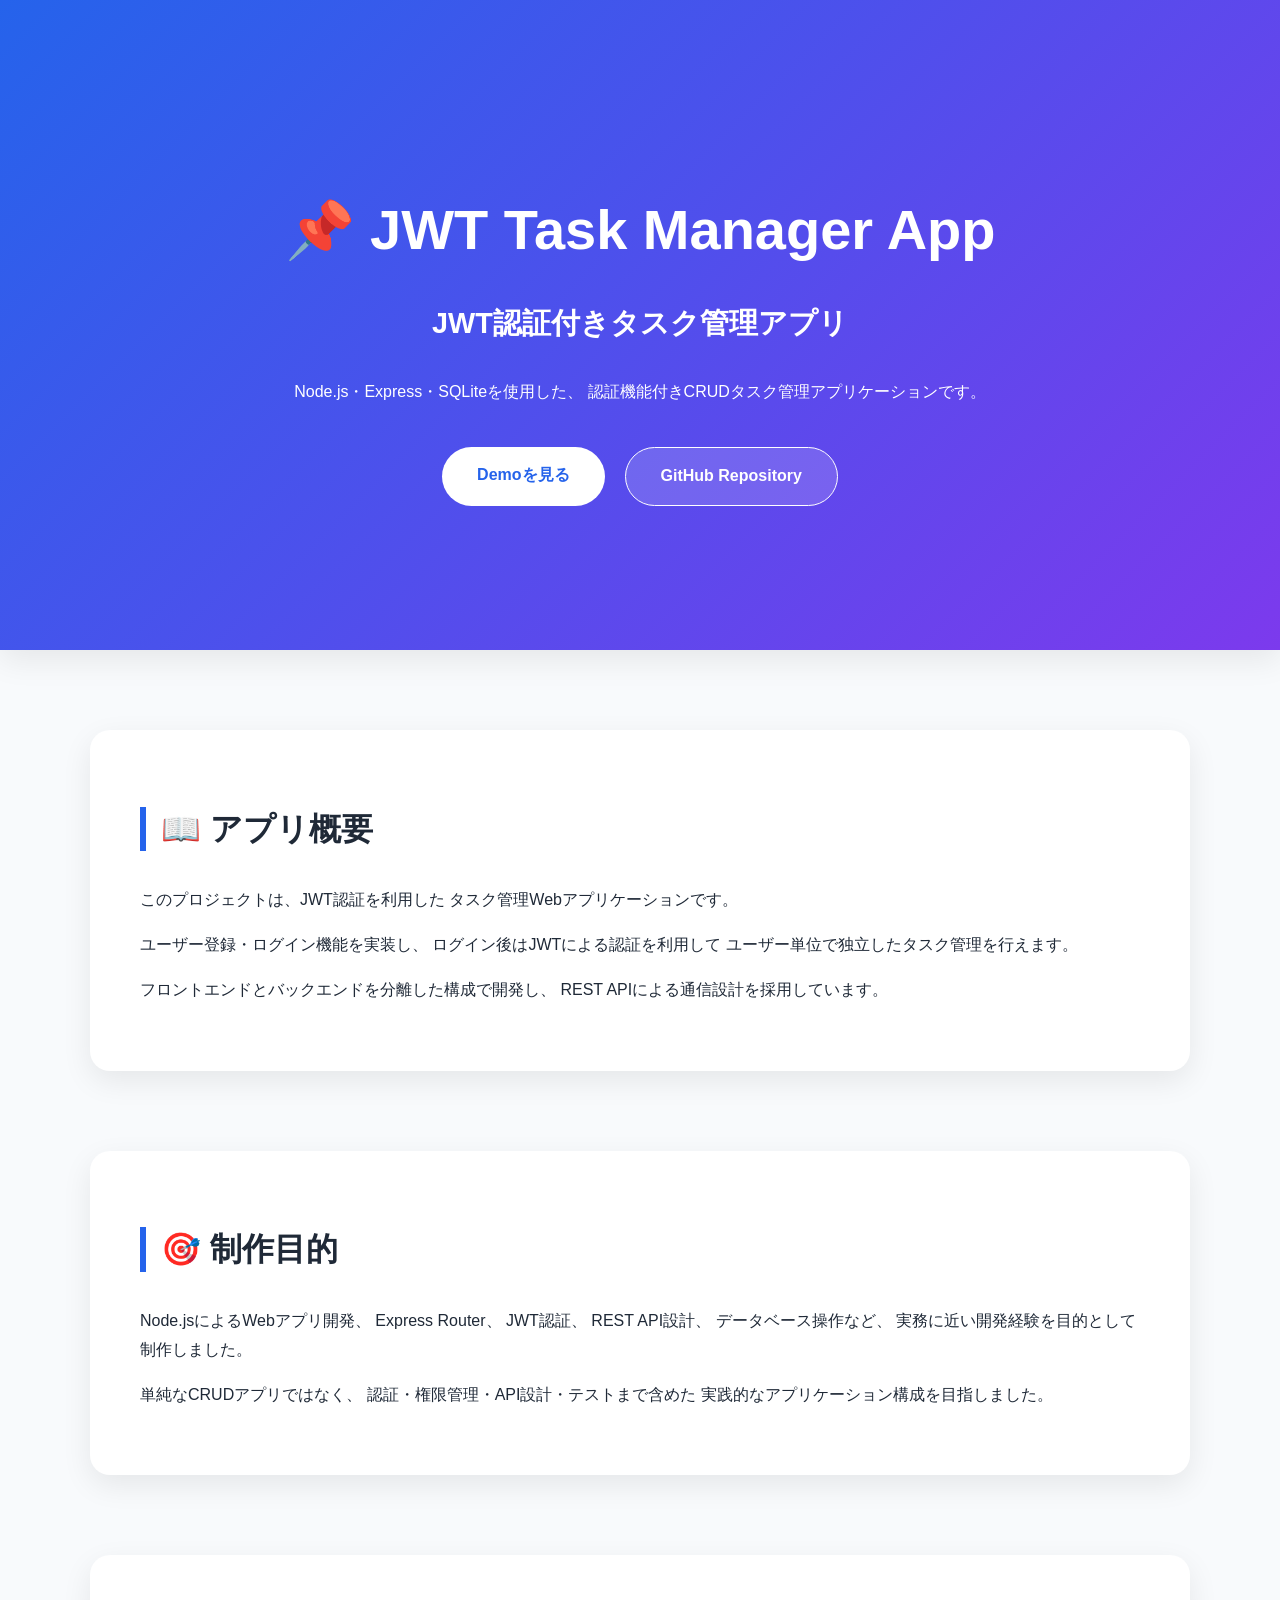
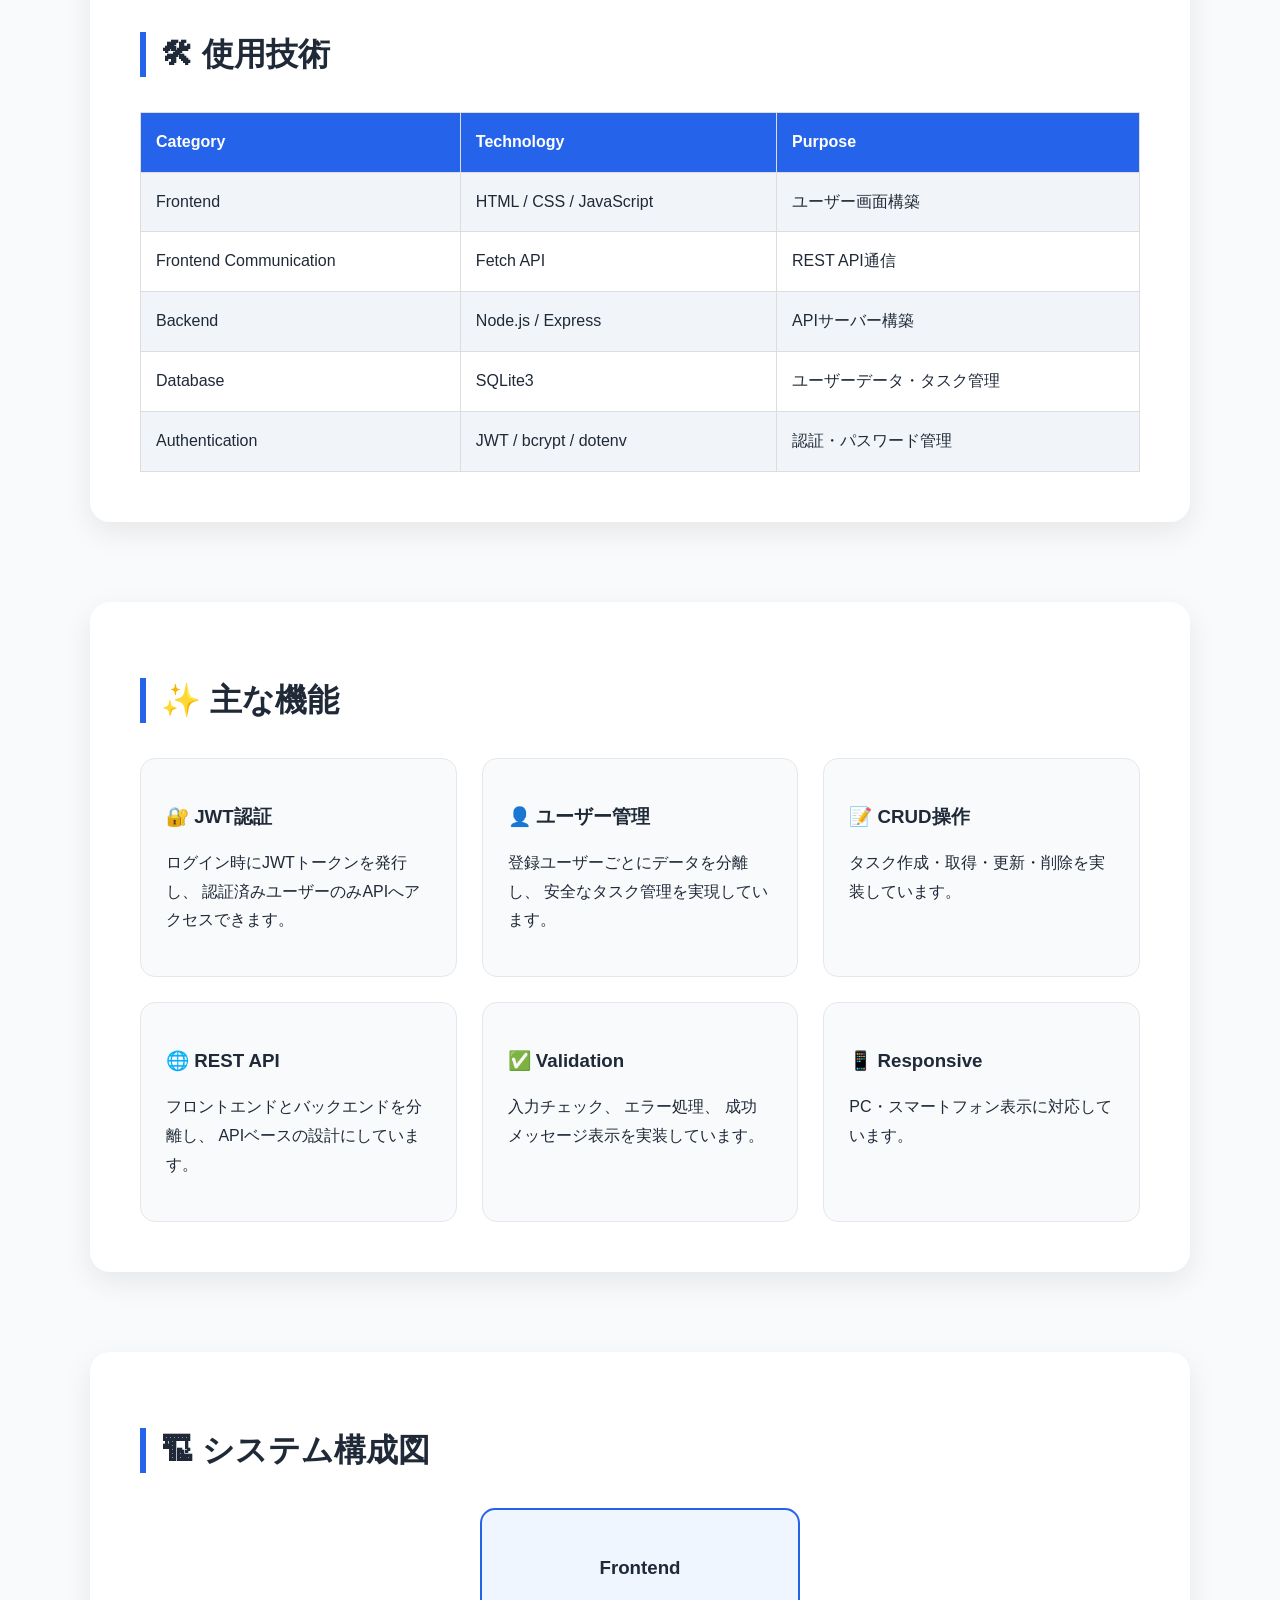
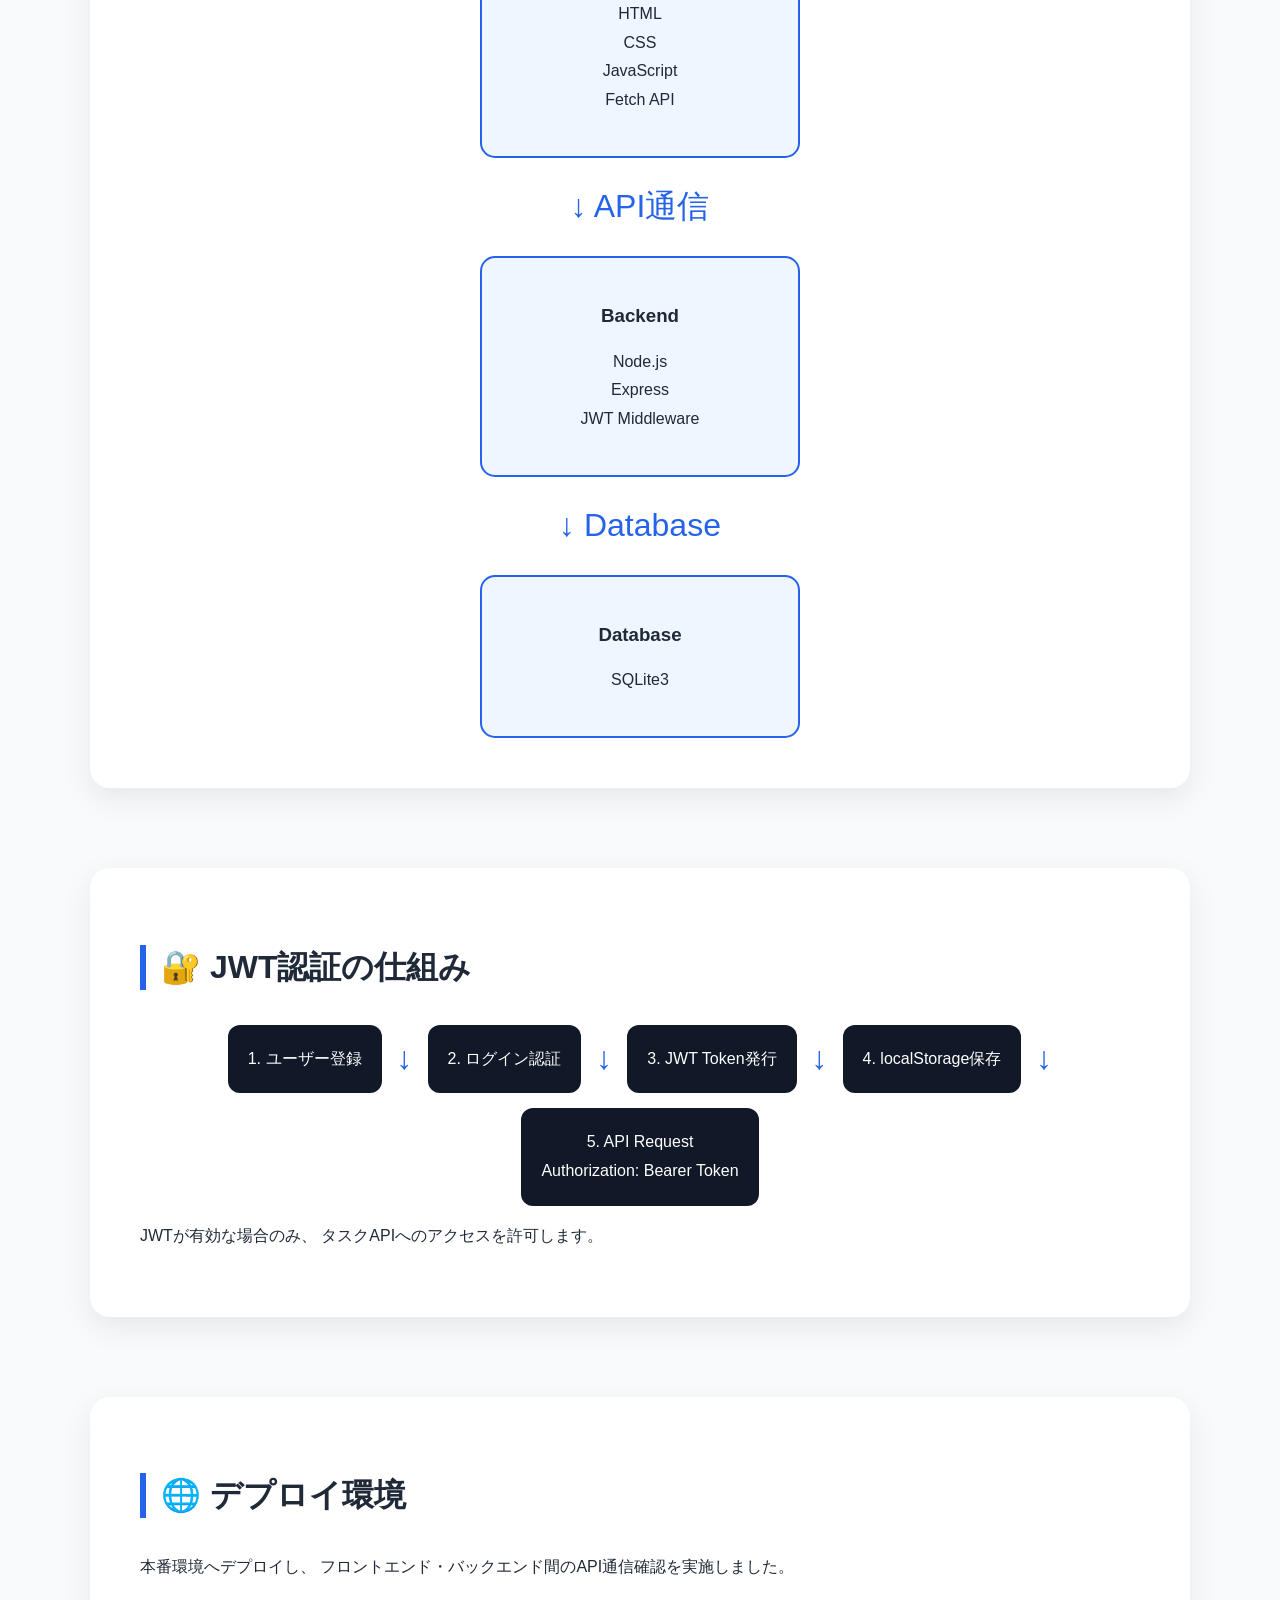
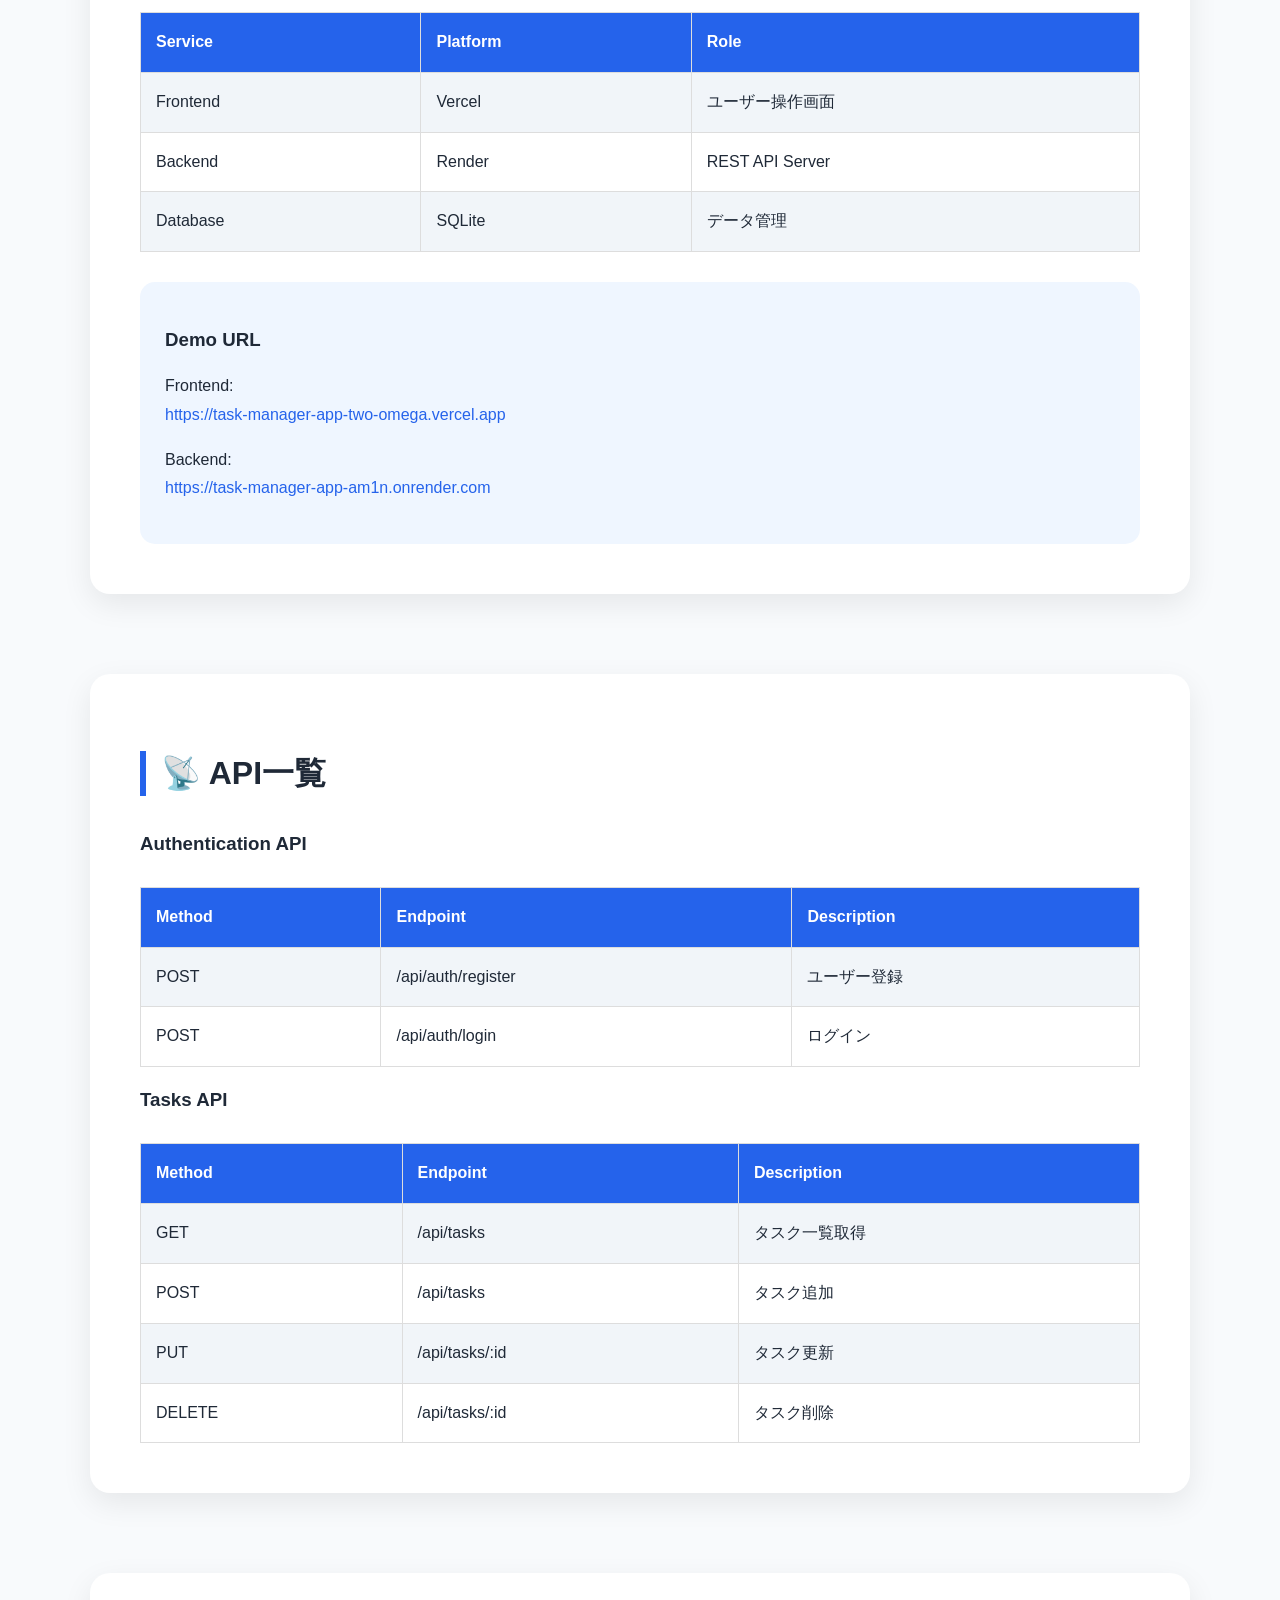
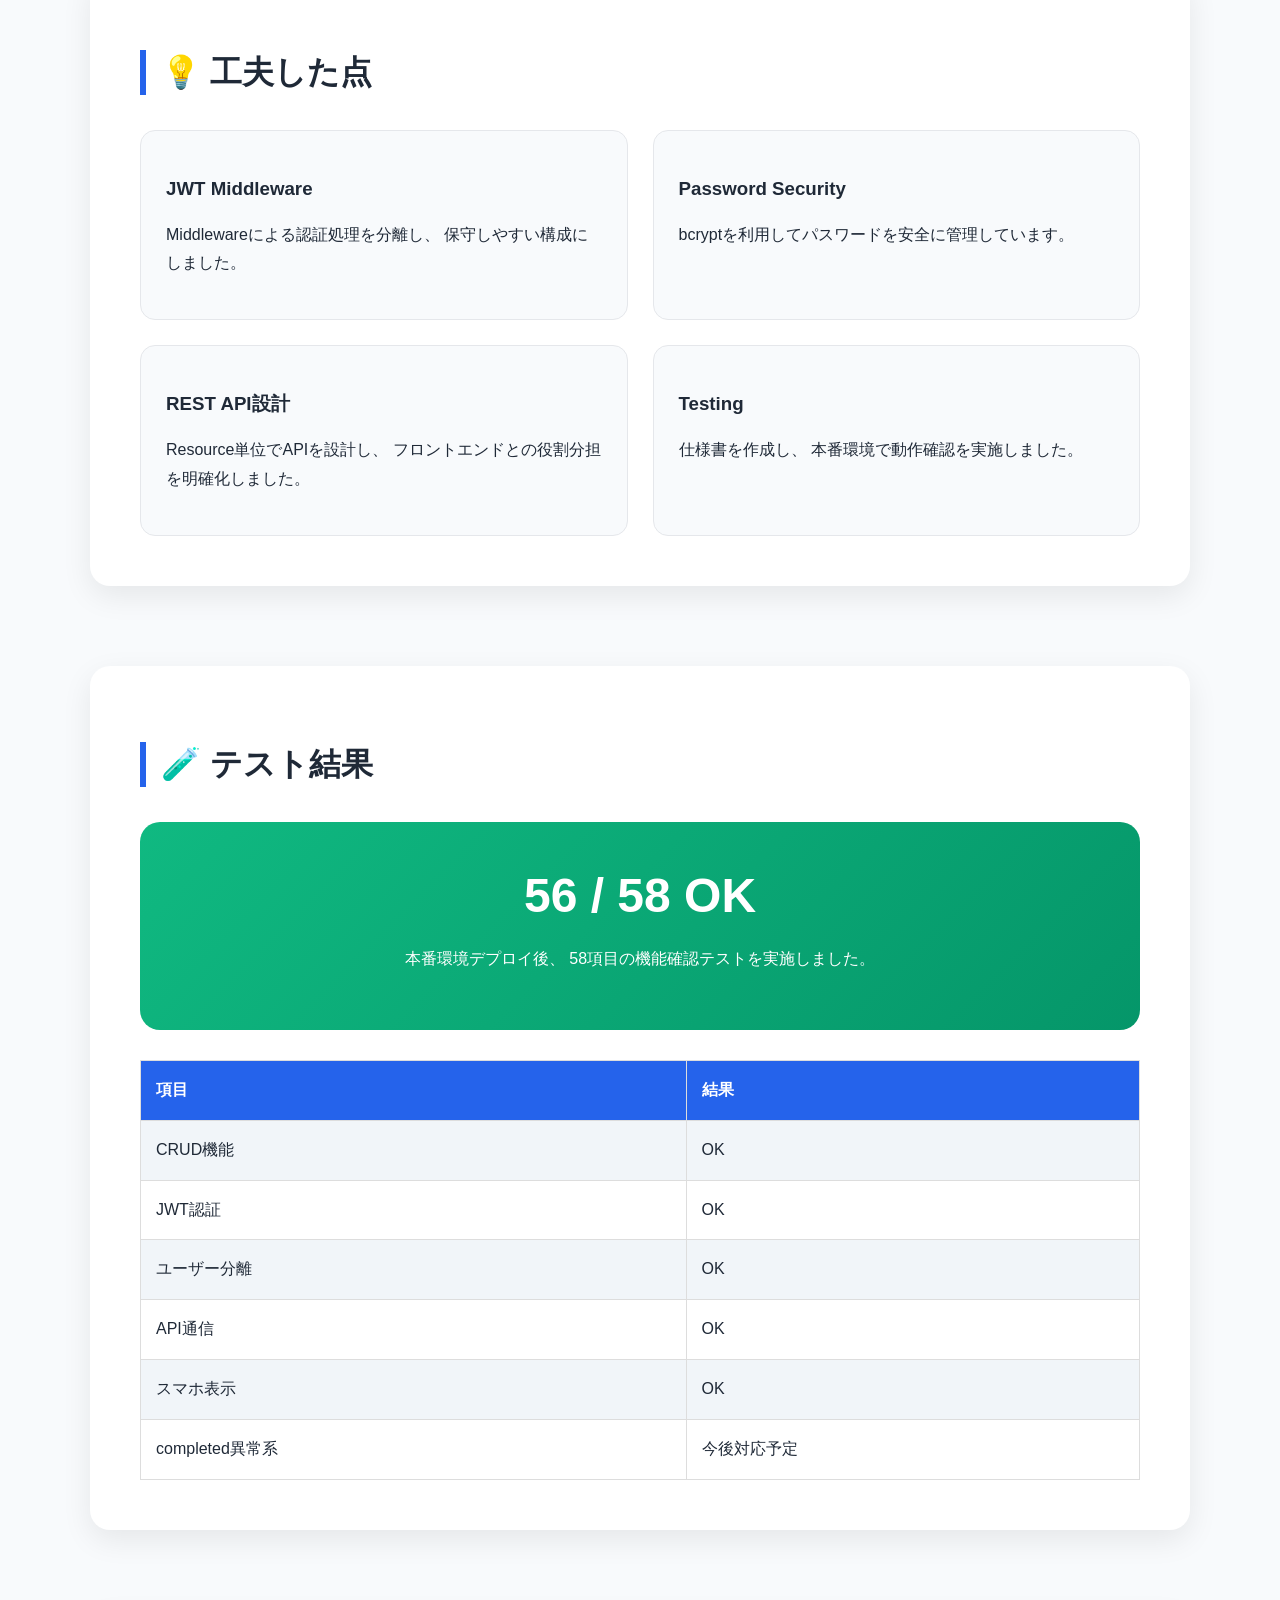
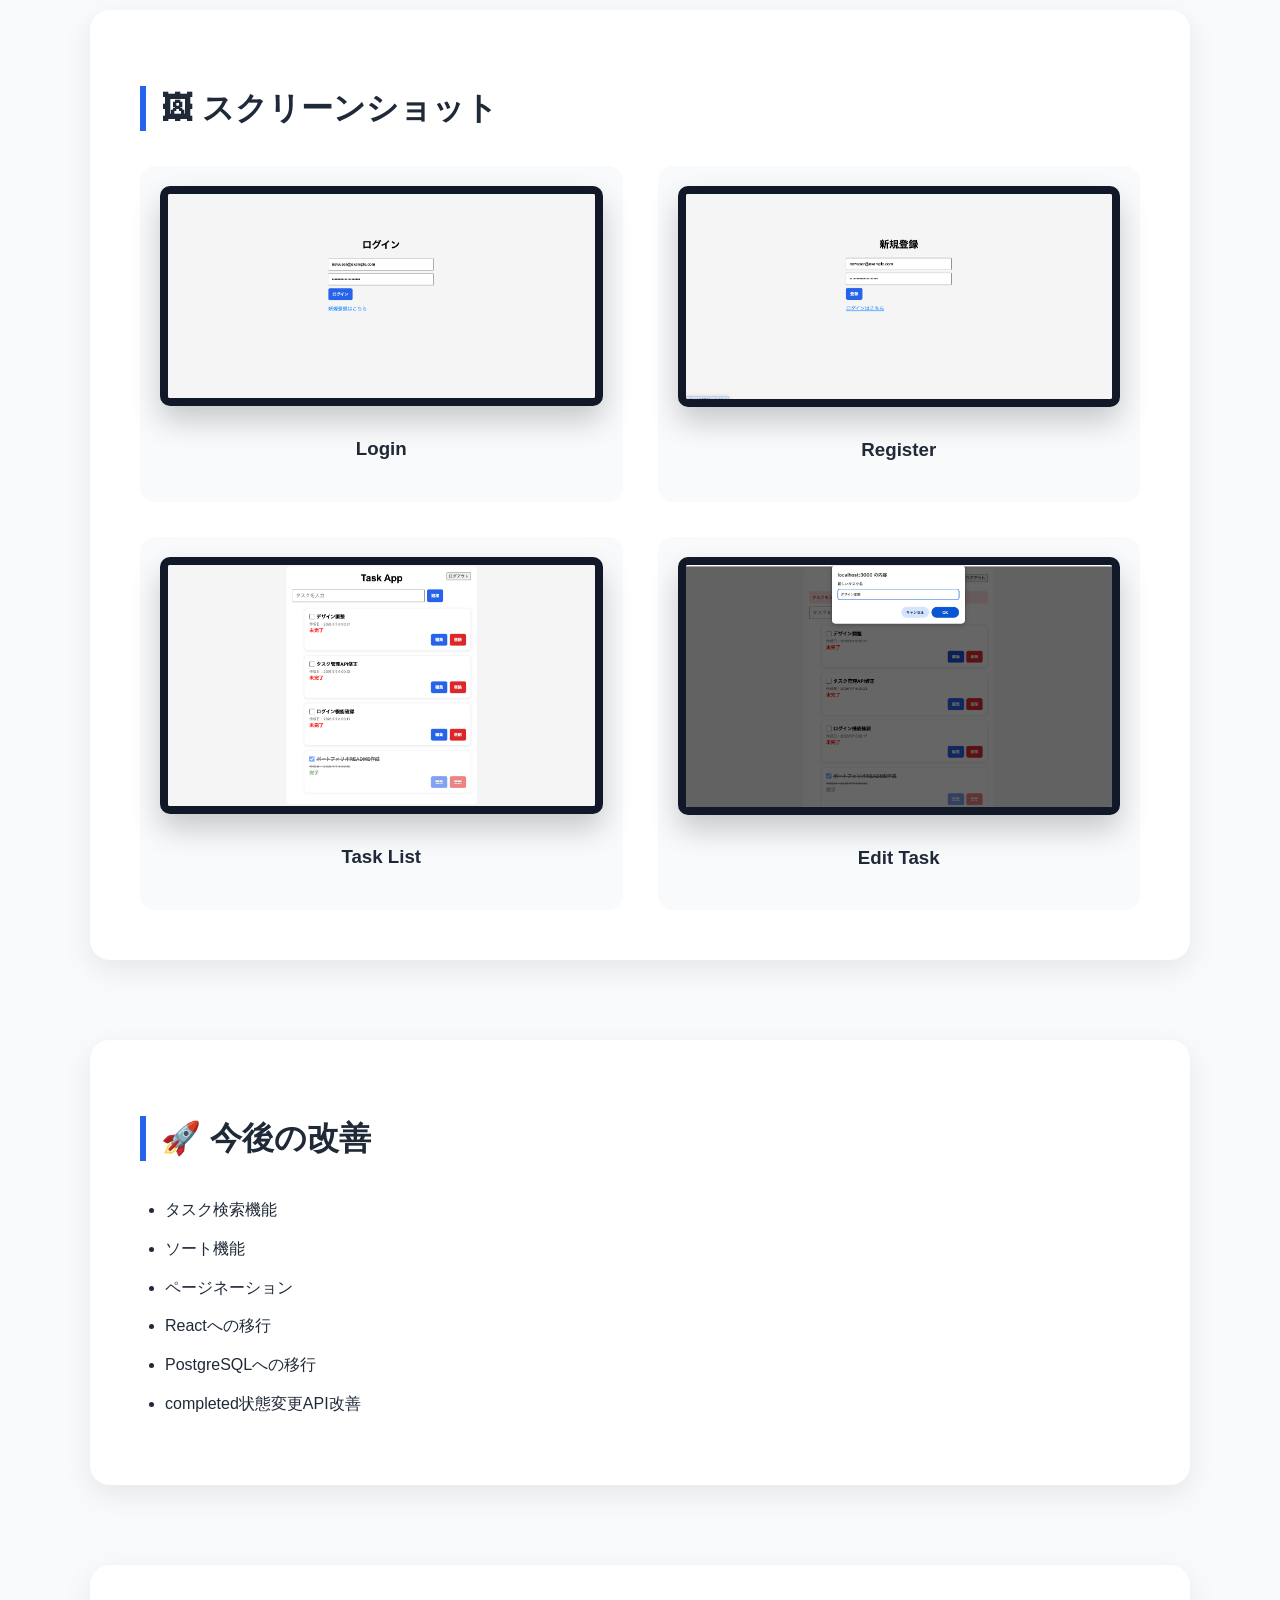
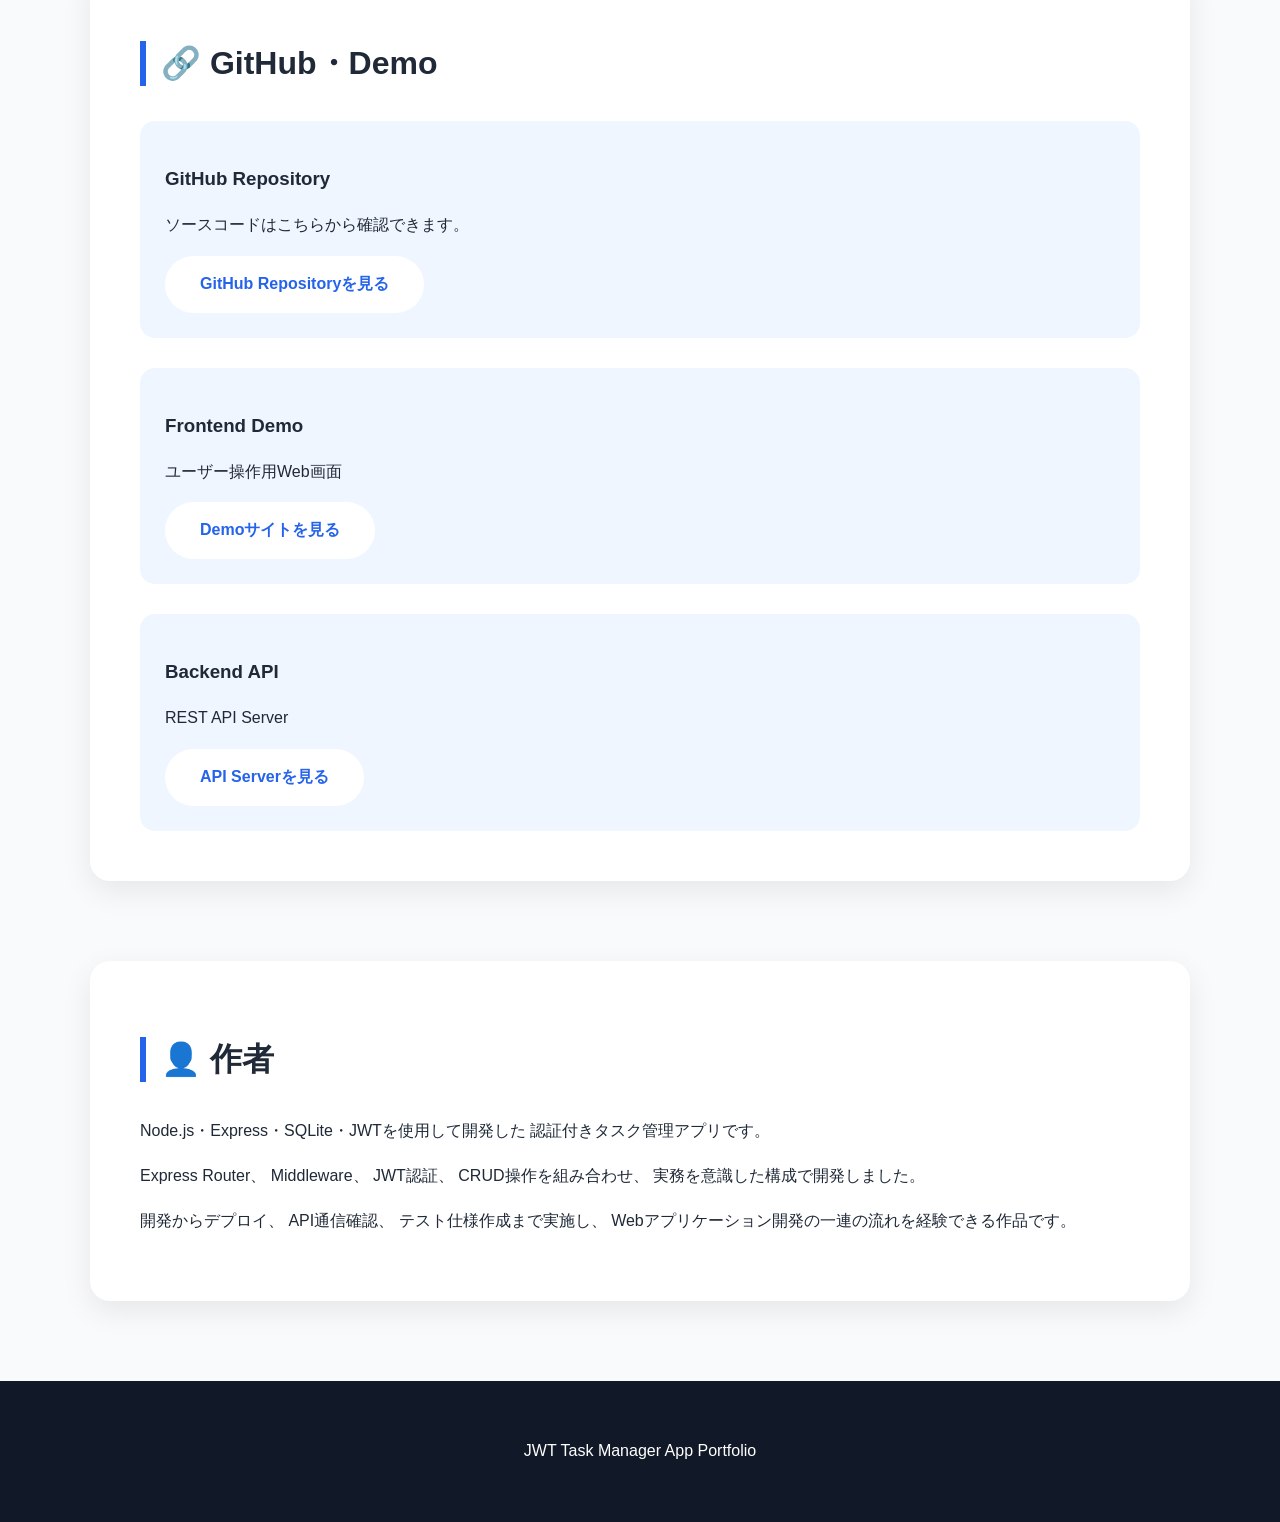
==== works/task-manager-app/index.html @ 4ba3f9ae "chore: initial commit" ====
<!DOCTYPE html>
<html lang="ja">
<head>
<meta charset="UTF-8">
<meta name="viewport" content="width=device-width, initial-scale=1.0">

<title>JWT Task Manager App | Portfolio</title>

<link rel="stylesheet" href="style.css">

</head>

<body>


<!-- =========================
 Hero Section
========================= -->

<section class="hero">

<div class="hero-content">

<h1>
📌 JWT Task Manager App
</h1>

<p class="hero-subtitle">
JWT認証付きタスク管理アプリ
</p>

<p>
Node.js・Express・SQLiteを使用した、
認証機能付きCRUDタスク管理アプリケーションです。
</p>


<div class="hero-buttons">

<a href="https://task-manager-app-two-omega.vercel.app"
class="btn"
target="_blank">
Demoを見る
</a>


<a href="https://github.com/ktworksdev/task-manager-app"
class="btn secondary"
target="_blank">

GitHub Repository

</a>


</div>

</div>

</section>



<!-- =========================
 Overview
========================= -->

<section>

<h2>
📖 アプリ概要
</h2>


<p>
このプロジェクトは、JWT認証を利用した
タスク管理Webアプリケーションです。
</p>


<p>
ユーザー登録・ログイン機能を実装し、
ログイン後はJWTによる認証を利用して
ユーザー単位で独立したタスク管理を行えます。
</p>


<p>
フロントエンドとバックエンドを分離した構成で開発し、
REST APIによる通信設計を採用しています。
</p>


</section>





<!-- =========================
 Purpose
========================= -->

<section>


<h2>
🎯 制作目的
</h2>


<p>
Node.jsによるWebアプリ開発、
Express Router、
JWT認証、
REST API設計、
データベース操作など、
実務に近い開発経験を目的として制作しました。
</p>


<p>
単純なCRUDアプリではなく、
認証・権限管理・API設計・テストまで含めた
実践的なアプリケーション構成を目指しました。
</p>


</section>





<!-- =========================
 Tech Stack
========================= -->

<section>


<h2>
🛠 使用技術
</h2>



<table class="tech-table">

<tr>
<th>
Category
</th>

<th>
Technology
</th>

<th>
Purpose
</th>

</tr>



<tr>
<td>
Frontend
</td>

<td>
HTML / CSS / JavaScript
</td>

<td>
ユーザー画面構築
</td>

</tr>



<tr>
<td>
Frontend Communication
</td>

<td>
Fetch API
</td>

<td>
REST API通信
</td>

</tr>



<tr>
<td>
Backend
</td>

<td>
Node.js / Express
</td>

<td>
APIサーバー構築
</td>

</tr>



<tr>
<td>
Database
</td>

<td>
SQLite3
</td>

<td>
ユーザーデータ・タスク管理
</td>

</tr>



<tr>
<td>
Authentication
</td>

<td>
JWT / bcrypt / dotenv
</td>

<td>
認証・パスワード管理
</td>

</tr>


</table>


</section>






<!-- =========================
 Features
========================= -->

<section>


<h2>
✨ 主な機能
</h2>



<div class="feature-grid">



<div class="card">

<h3>
🔐 JWT認証
</h3>

<p>
ログイン時にJWTトークンを発行し、
認証済みユーザーのみAPIへアクセスできます。
</p>

</div>




<div class="card">

<h3>
👤 ユーザー管理
</h3>

<p>
登録ユーザーごとにデータを分離し、
安全なタスク管理を実現しています。
</p>

</div>




<div class="card">

<h3>
📝 CRUD操作
</h3>

<p>
タスク作成・取得・更新・削除を実装しています。
</p>

</div>




<div class="card">

<h3>
🌐 REST API
</h3>

<p>
フロントエンドとバックエンドを分離し、
APIベースの設計にしています。
</p>

</div>




<div class="card">

<h3>
✅ Validation
</h3>

<p>
入力チェック、
エラー処理、
成功メッセージ表示を実装しています。
</p>

</div>




<div class="card">

<h3>
📱 Responsive
</h3>

<p>
PC・スマートフォン表示に対応しています。
</p>

</div>


</div>


</section>







<!-- =========================
 System Architecture
========================= -->


<section>


<h2>
🏗 システム構成図
</h2>



<div class="architecture">


<div class="box">

<h3>
Frontend
</h3>

<p>
HTML<br>
CSS<br>
JavaScript<br>
Fetch API
</p>

</div>



<div class="arrow">
↓ API通信
</div>



<div class="box">

<h3>
Backend
</h3>

<p>
Node.js<br>
Express<br>
JWT Middleware
</p>

</div>



<div class="arrow">
↓ Database
</div>



<div class="box">

<h3>
Database
</h3>

<p>
SQLite3
</p>

</div>



</div>



</section>







<!-- =========================
 JWT Flow
========================= -->


<section>


<h2>
🔐 JWT認証の仕組み
</h2>



<div class="jwt-flow">


<div class="flow-box">

1. ユーザー登録

</div>


<div class="flow-arrow">
↓
</div>


<div class="flow-box">

2. ログイン認証

</div>


<div class="flow-arrow">
↓
</div>


<div class="flow-box">

3. JWT Token発行

</div>


<div class="flow-arrow">
↓
</div>


<div class="flow-box">

4. localStorage保存

</div>


<div class="flow-arrow">
↓
</div>


<div class="flow-box">

5. API Request

<br>

Authorization:
Bearer Token

</div>



</div>



<p>

JWTが有効な場合のみ、
タスクAPIへのアクセスを許可します。

</p>


</section>

<!-- =========================
 Deployment
========================= -->

<section>

<h2>
🌐 デプロイ環境
</h2>


<p>
本番環境へデプロイし、
フロントエンド・バックエンド間のAPI通信確認を実施しました。
</p>


<table class="tech-table">

<tr>
<th>
Service
</th>

<th>
Platform
</th>

<th>
Role
</th>
</tr>


<tr>
<td>
Frontend
</td>

<td>
Vercel
</td>

<td>
ユーザー操作画面
</td>
</tr>


<tr>
<td>
Backend
</td>

<td>
Render
</td>

<td>
REST API Server
</td>
</tr>


<tr>
<td>
Database
</td>

<td>
SQLite
</td>

<td>
データ管理
</td>
</tr>


</table>


<div class="link-box">

<h3>
Demo URL
</h3>


<p>
Frontend:
<br>

<a href="https://task-manager-app-two-omega.vercel.app"
target="_blank">
https://task-manager-app-two-omega.vercel.app
</a>

</p>


<p>
Backend:
<br>

<a href="https://task-manager-app-am1n.onrender.com"
target="_blank">
https://task-manager-app-am1n.onrender.com
</a>

</p>


</div>


</section>





<!-- =========================
 API
========================= -->


<section>


<h2>
📡 API一覧
</h2>


<h3>
Authentication API
</h3>


<table class="tech-table">

<tr>
<th>
Method
</th>

<th>
Endpoint
</th>

<th>
Description
</th>

</tr>


<tr>
<td>
POST
</td>

<td>
/api/auth/register
</td>

<td>
ユーザー登録
</td>

</tr>


<tr>
<td>
POST
</td>

<td>
/api/auth/login
</td>

<td>
ログイン
</td>

</tr>


</table>




<h3>
Tasks API
</h3>



<table class="tech-table">


<tr>
<th>
Method
</th>

<th>
Endpoint
</th>

<th>
Description
</th>

</tr>



<tr>
<td>
GET
</td>

<td>
/api/tasks
</td>

<td>
タスク一覧取得
</td>

</tr>


<tr>
<td>
POST
</td>

<td>
/api/tasks
</td>

<td>
タスク追加
</td>

</tr>


<tr>
<td>
PUT
</td>

<td>
/api/tasks/:id
</td>

<td>
タスク更新
</td>

</tr>


<tr>
<td>
DELETE
</td>

<td>
/api/tasks/:id
</td>

<td>
タスク削除
</td>

</tr>


</table>



</section>







<!-- =========================
 Improvements
========================= -->


<section>


<h2>
💡 工夫した点
</h2>



<div class="card-list">


<div class="card">

<h3>
JWT Middleware
</h3>

<p>
Middlewareによる認証処理を分離し、
保守しやすい構成にしました。
</p>

</div>



<div class="card">

<h3>
Password Security
</h3>

<p>
bcryptを利用してパスワードを安全に管理しています。
</p>

</div>



<div class="card">

<h3>
REST API設計
</h3>

<p>
Resource単位でAPIを設計し、
フロントエンドとの役割分担を明確化しました。
</p>

</div>



<div class="card">

<h3>
Testing
</h3>

<p>
仕様書を作成し、
本番環境で動作確認を実施しました。
</p>

</div>



</div>


</section>







<!-- =========================
 Test
========================= -->


<section>


<h2>
🧪 テスト結果
</h2>



<div class="test-result">


<h3>
56 / 58 OK
</h3>


<p>
本番環境デプロイ後、
58項目の機能確認テストを実施しました。
</p>


</div>



<table class="tech-table">

<tr>
<th>
項目
</th>

<th>
結果
</th>

</tr>


<tr>
<td>
CRUD機能
</td>

<td>
OK
</td>

</tr>


<tr>
<td>
JWT認証
</td>

<td>
OK
</td>

</tr>


<tr>
<td>
ユーザー分離
</td>

<td>
OK
</td>

</tr>


<tr>
<td>
API通信
</td>

<td>
OK
</td>

</tr>


<tr>
<td>
スマホ表示
</td>

<td>
OK
</td>

</tr>


<tr>
<td>
completed異常系
</td>

<td>
今後対応予定
</td>

</tr>


</table>


</section>







<!-- =========================
 Screenshots
========================= -->


<section>


<h2>
🖼 スクリーンショット
</h2>



<div class="screenshot-grid">


<div>

<img src="images/login.png"
alt="Login">

<h3>
Login
</h3>

</div>



<div>

<img src="images/register.png"
alt="Register">

<h3>
Register
</h3>

</div>




<div>

<img src="images/task-list.png"
alt="Task List">

<h3>
Task List
</h3>

</div>




<div>

<img src="images/task-edit.png"
alt="Edit">

<h3>
Edit Task
</h3>

</div>



</div>


</section>







<!-- =========================
 Future
========================= -->


<section>


<h2>
🚀 今後の改善
</h2>


<ul>

<li>
タスク検索機能
</li>

<li>
ソート機能
</li>

<li>
ページネーション
</li>

<li>
Reactへの移行
</li>

<li>
PostgreSQLへの移行
</li>

<li>
completed状態変更API改善
</li>

</ul>


</section>







<!-- =========================
 GitHub
========================= -->


<section id="github">


<h2>
🔗 GitHub・Demo
</h2>



<div class="link-box">


<h3>
GitHub Repository
</h3>


<p>
ソースコードはこちらから確認できます。
</p>


<a href="https://github.com/ktworksdev/task-manager-app"
class="btn"
target="_blank">

GitHub Repositoryを見る

</a>


</div>





<div class="link-box">


<h3>
Frontend Demo
</h3>


<p>
ユーザー操作用Web画面
</p>


<a href="https://task-manager-app-two-omega.vercel.app"
class="btn"
target="_blank">

Demoサイトを見る

</a>


</div>





<div class="link-box">


<h3>
Backend API
</h3>


<p>
REST API Server
</p>


<a href="https://task-manager-app-am1n.onrender.com"
class="btn"
target="_blank">

API Serverを見る

</a>


</div>



</section>







<!-- =========================
 Author
========================= -->


<section>


<h2>
👤 作者
</h2>


<p>

Node.js・Express・SQLite・JWTを使用して開発した
認証付きタスク管理アプリです。

</p>


<p>

Express Router、
Middleware、
JWT認証、
CRUD操作を組み合わせ、
実務を意識した構成で開発しました。

</p>


<p>

開発からデプロイ、
API通信確認、
テスト仕様作成まで実施し、
Webアプリケーション開発の一連の流れを経験できる作品です。

</p>


</section>






<footer>

<p>
JWT Task Manager App Portfolio
</p>

</footer>



</body>
</html>
---- works/task-manager-app/style.css ----
/* =========================
   Base
========================= */

* {
  box-sizing: border-box;
}


html {
  scroll-behavior: smooth;
}


body {
  margin: 0;
  font-family:
    "Noto Sans JP",
    "Helvetica Neue",
    Arial,
    sans-serif;

  line-height: 1.8;
  color: #1f2937;
  background: #f8fafc;
}



a {
  color: #2563eb;
  text-decoration: none;
}


a:hover {
  text-decoration: underline;
}



section {

  width: min(1100px, 90%);

  margin: 80px auto;

  padding: 50px;

  background: #ffffff;

  border-radius: 20px;

  box-shadow:
    0 10px 30px rgba(0,0,0,0.08);

}



h1,
h2,
h3 {

  line-height: 1.4;

}



h2 {

  font-size: 2rem;

  margin-bottom: 35px;

  border-left: 6px solid #2563eb;

  padding-left: 15px;

}



h3 {

  margin-top: 20px;

}



/* =========================
   Hero
========================= */


.hero {

  width: 100%;

  min-height: 650px;

  margin: 0;

  border-radius: 0;

  background:

  linear-gradient(
    135deg,
    #2563eb,
    #7c3aed
  );

  color:white;

  display:flex;

  align-items:center;

  justify-content:center;

  text-align:center;

}



.hero-content {

  max-width:800px;

}



.hero h1 {

  font-size:3.5rem;

  margin-bottom:20px;

}



.hero-subtitle {

  font-size:1.8rem;

  font-weight:bold;

}



.hero-buttons {

  margin-top:40px;

  display:flex;

  justify-content:center;

  gap:20px;

}



.btn {

  display:inline-block;

  padding:14px 35px;

  background:white;

  color:#2563eb;

  border-radius:50px;

  font-weight:bold;

  transition:.3s;

}



.btn:hover {

  transform:translateY(-4px);

  text-decoration:none;

}



.btn.secondary {

  background:rgba(255,255,255,.15);

  color:white;

  border:1px solid white;

}





/* =========================
 Tables
========================= */


.tech-table {

  width:100%;

  border-collapse:collapse;

  margin-top:30px;

}



.tech-table th {

  background:#2563eb;

  color:white;

}



.tech-table th,
.tech-table td {

  padding:15px;

  border:1px solid #ddd;

  text-align:left;

}



.tech-table tr:nth-child(even){

  background:#f1f5f9;

}





/* =========================
 Feature Cards
========================= */


.feature-grid {

  display:grid;

  grid-template-columns:

  repeat(3,1fr);

  gap:25px;

}



.card {

  background:#f8fafc;

  border-radius:15px;

  padding:25px;

  border:1px solid #e5e7eb;

  transition:.3s;

}



.card:hover {

  transform:translateY(-8px);

  box-shadow:

  0 15px 30px rgba(0,0,0,.1);

}





.card-list {

  display:grid;

  grid-template-columns:

  repeat(2,1fr);

  gap:25px;

}





/* =========================
 Architecture
========================= */


.architecture {

  display:flex;

  flex-direction:column;

  align-items:center;

  gap:20px;

}



.box {

  width:320px;

  padding:25px;

  background:#eff6ff;

  border-radius:15px;

  text-align:center;

  border:2px solid #2563eb;

}



.arrow {

  font-size:2rem;

  color:#2563eb;

}





/* =========================
 JWT Flow
========================= */


.jwt-flow {

  display:flex;

  justify-content:center;

  align-items:center;

  flex-wrap:wrap;

  gap:15px;

}



.flow-box {

  padding:20px;

  background:#111827;

  color:white;

  border-radius:12px;

  text-align:center;

}



.flow-arrow {

  font-size:2rem;

  color:#2563eb;

}





/* =========================
 Links
========================= */


.link-box {

  margin-top:30px;

  padding:25px;

  background:#eff6ff;

  border-radius:15px;

}





/* =========================
 Test Result
========================= */


.test-result {

  text-align:center;

  background:

  linear-gradient(
  135deg,
  #10b981,
  #059669
  );

  color:white;

  padding:40px;

  border-radius:20px;

  margin-bottom:30px;

}



.test-result h3 {

  font-size:3rem;

  margin:0;

}





/* =========================
 Screenshots
========================= */


.screenshot-grid {

  display:grid;

  grid-template-columns:

  repeat(2,1fr);

  gap:35px;

}



.screenshot-grid div {

  background:#f8fafc;

  padding:20px;

  border-radius:15px;

  text-align:center;

}



.screenshot-grid img {

  width:100%;

  border-radius:10px;

  border:

  8px solid #111827;

  box-shadow:

  0 15px 30px rgba(0,0,0,.2);

}





/* =========================
 Lists
========================= */


ul {

  padding-left:25px;

}


li {

  margin-bottom:10px;

}





/* =========================
 Footer
========================= */


footer {

  text-align:center;

  padding:40px;

  background:#111827;

  color:white;

}





/* =========================
 Responsive
========================= */


@media(max-width:900px){


section {

  padding:30px;

}


.hero h1 {

  font-size:2.3rem;

}


.feature-grid {

  grid-template-columns:1fr;

}


.card-list {

  grid-template-columns:1fr;

}


.screenshot-grid {

  grid-template-columns:1fr;

}


.hero-buttons {

  flex-direction:column;

  align-items:center;

}



.tech-table {

  font-size:.9rem;

}



}


@media(max-width:600px){


section {

  width:95%;

  margin:40px auto;

}



h2 {

  font-size:1.5rem;

}



.box {

  width:100%;

}



.hero {

  min-height:500px;

}



.hero-subtitle {

  font-size:1.2rem;

}



}
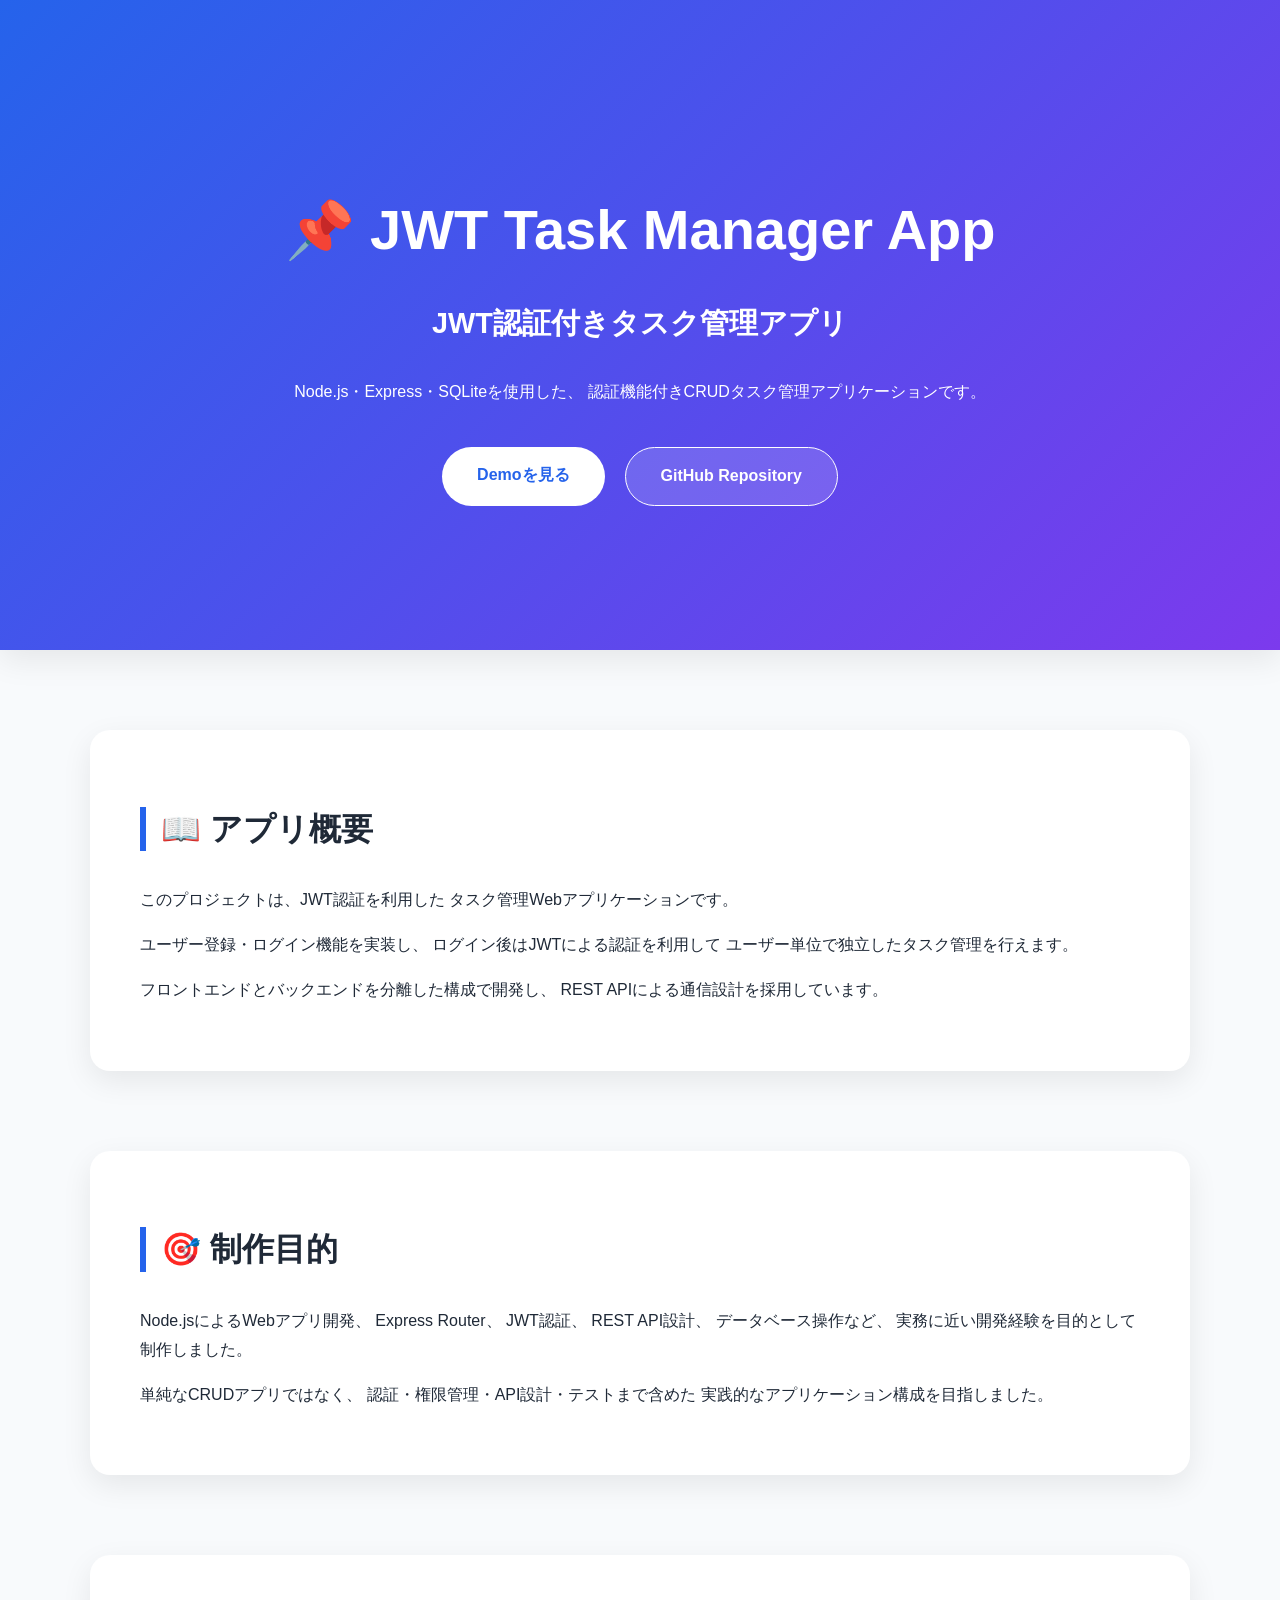
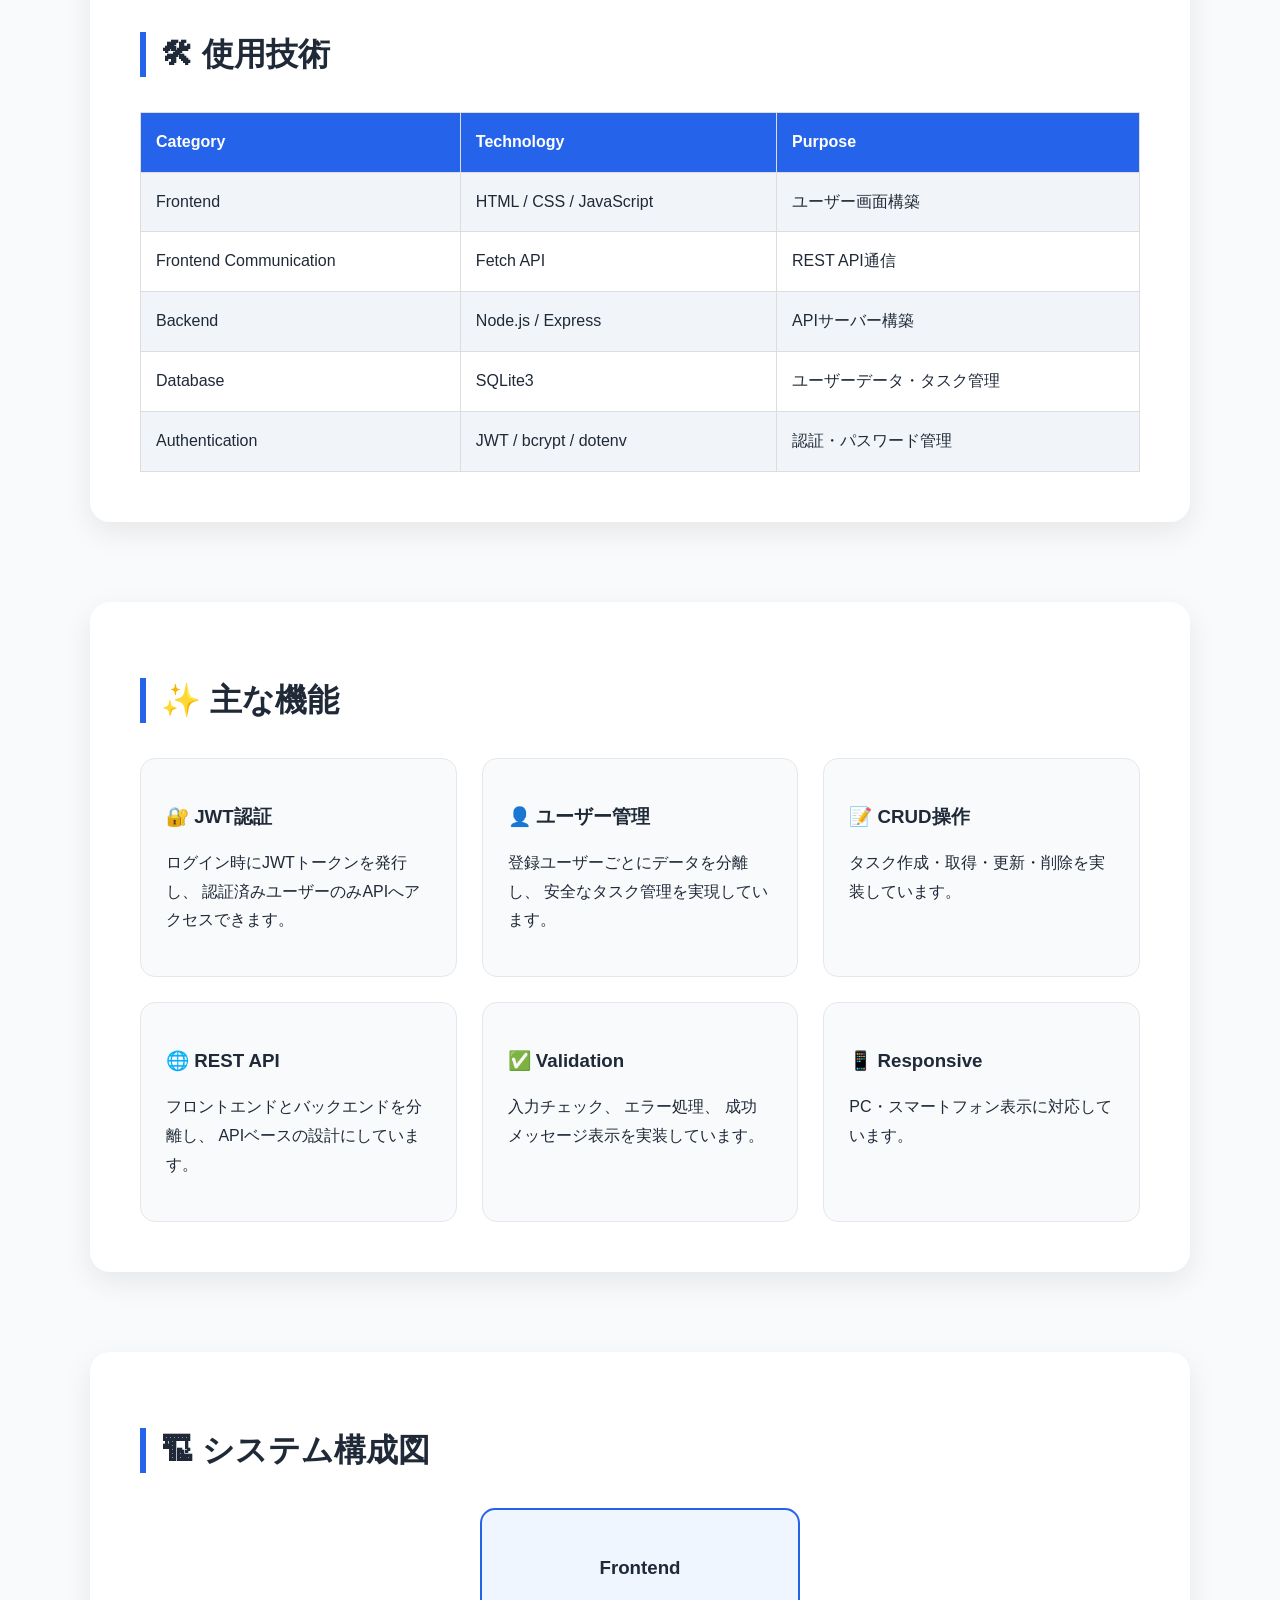
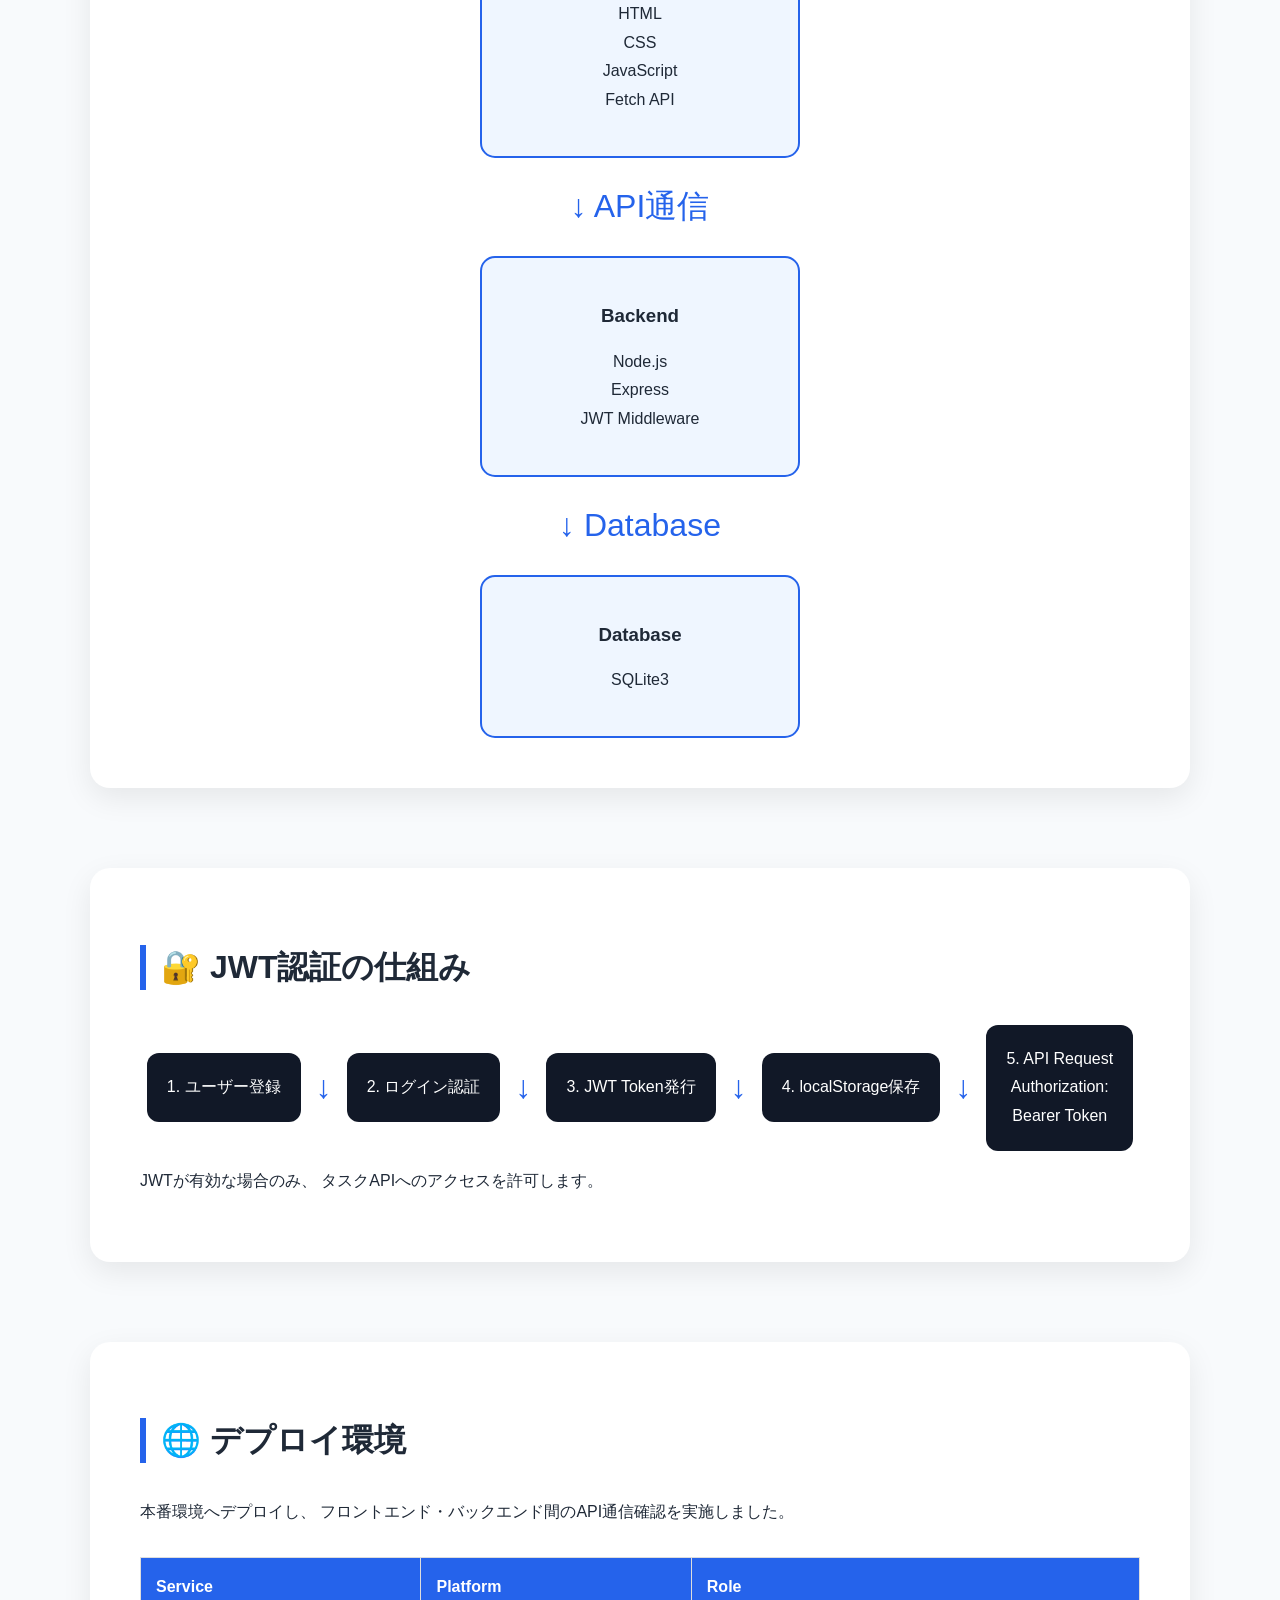
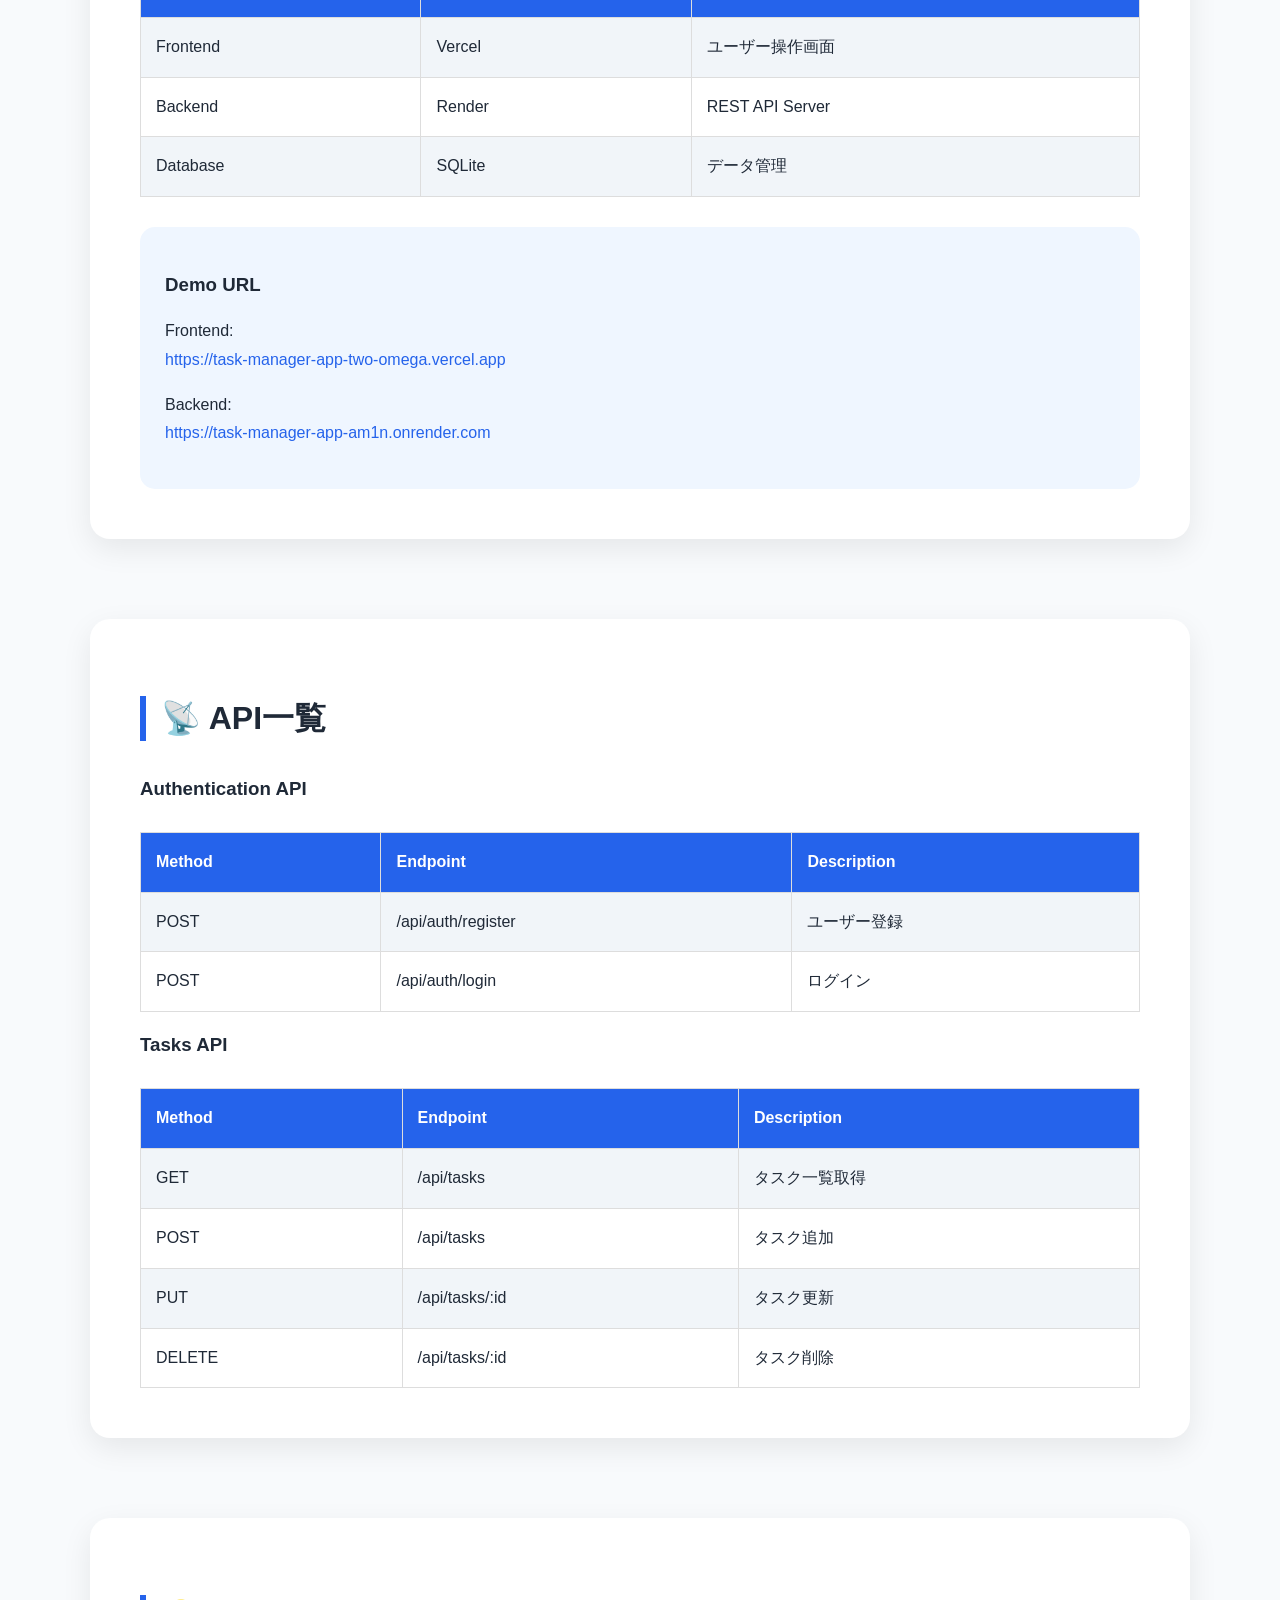
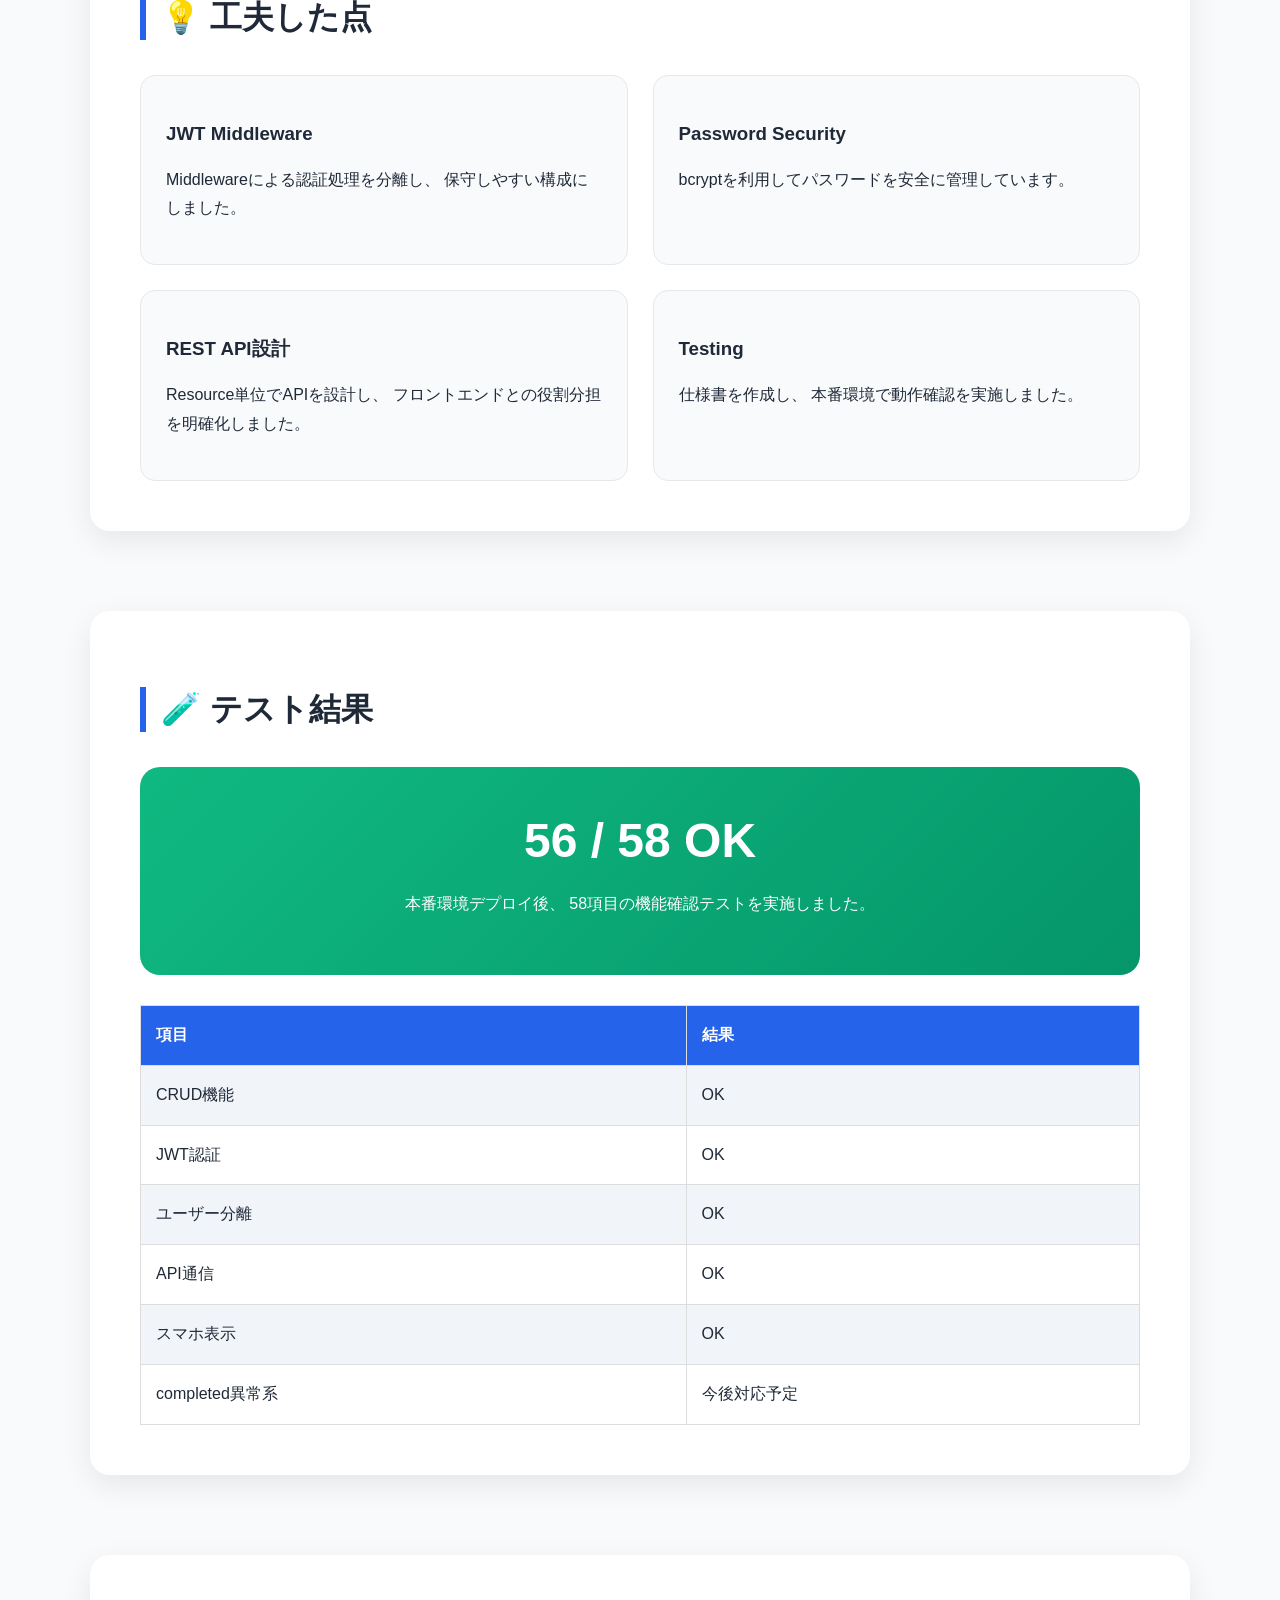
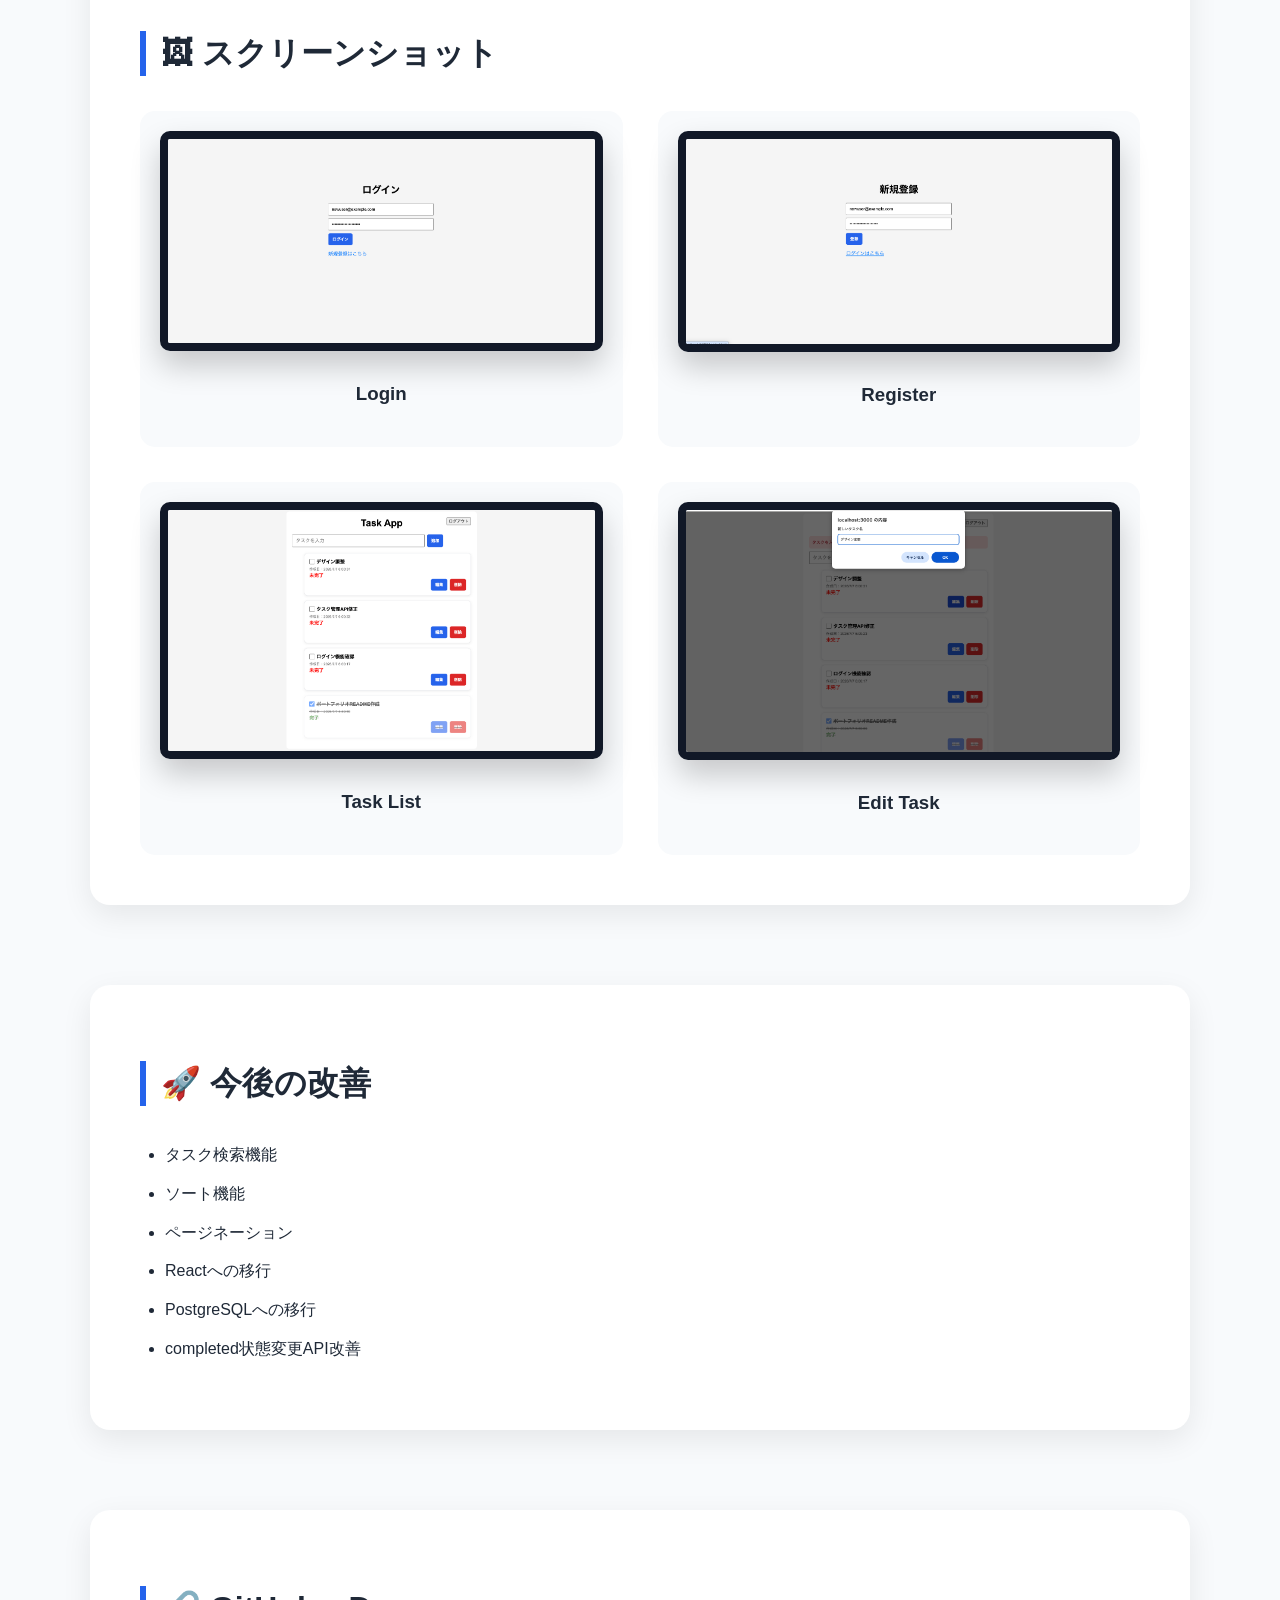
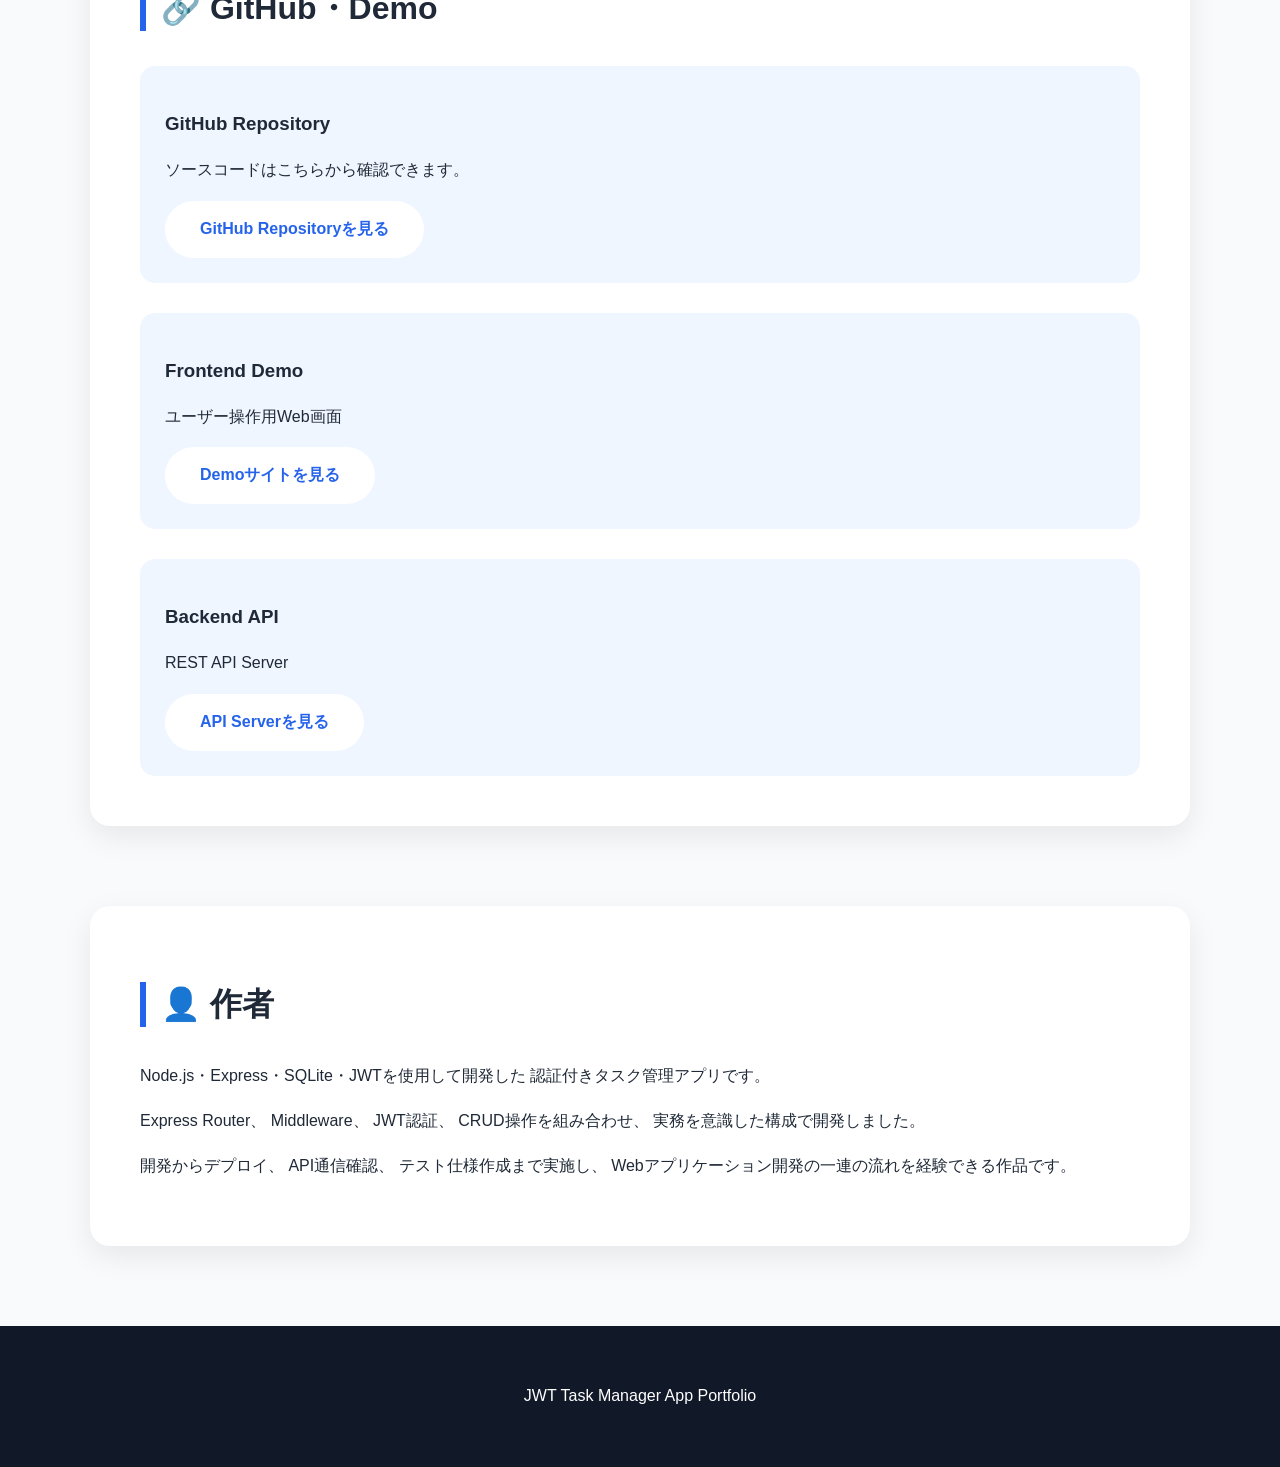
==== commit ed255b2a: "feat: improve portfolio UI animations and clean up HTML formatting" ====
--- a/works/task-manager-app/index.html
+++ b/works/task-manager-app/index.html
@@ -1,1371 +1,853 @@
 <!DOCTYPE html>
 <html lang="ja">
+
 <head>
-<meta charset="UTF-8">
-<meta name="viewport" content="width=device-width, initial-scale=1.0">
-
-<title>JWT Task Manager App | Portfolio</title>
-
-<link rel="stylesheet" href="style.css">
-
+  <meta charset="UTF-8">
+  <meta name="viewport" content="width=device-width, initial-scale=1.0">
+
+  <title>JWT Task Manager App | Portfolio</title>
+
+  <link rel="stylesheet" href="style.css">
 </head>
 
 <body>
 
 
 <!-- =========================
- Hero Section
+     Hero Section
 ========================= -->
 
 <section class="hero">
 
-<div class="hero-content">
-
-<h1>
-📌 JWT Task Manager App
-</h1>
-
-<p class="hero-subtitle">
-JWT認証付きタスク管理アプリ
-</p>
-
-<p>
-Node.js・Express・SQLiteを使用した、
-認証機能付きCRUDタスク管理アプリケーションです。
-</p>
-
-
-<div class="hero-buttons">
-
-<a href="https://task-manager-app-two-omega.vercel.app"
-class="btn"
-target="_blank">
-Demoを見る
-</a>
-
-
-<a href="https://github.com/ktworksdev/task-manager-app"
-class="btn secondary"
-target="_blank">
-
-GitHub Repository
-
-</a>
-
-
-</div>
-
-</div>
-
-</section>
-
-
-
-<!-- =========================
- Overview
-========================= -->
-
-<section>
-
-<h2>
-📖 アプリ概要
-</h2>
-
-
-<p>
-このプロジェクトは、JWT認証を利用した
-タスク管理Webアプリケーションです。
-</p>
-
-
-<p>
-ユーザー登録・ログイン機能を実装し、
-ログイン後はJWTによる認証を利用して
-ユーザー単位で独立したタスク管理を行えます。
-</p>
-
-
-<p>
-フロントエンドとバックエンドを分離した構成で開発し、
-REST APIによる通信設計を採用しています。
-</p>
-
-
-</section>
-
-
-
-
-
-<!-- =========================
- Purpose
-========================= -->
-
-<section>
-
-
-<h2>
-🎯 制作目的
-</h2>
-
-
-<p>
-Node.jsによるWebアプリ開発、
-Express Router、
-JWT認証、
-REST API設計、
-データベース操作など、
-実務に近い開発経験を目的として制作しました。
-</p>
-
-
-<p>
-単純なCRUDアプリではなく、
-認証・権限管理・API設計・テストまで含めた
-実践的なアプリケーション構成を目指しました。
-</p>
-
-
-</section>
-
-
-
-
-
-<!-- =========================
- Tech Stack
-========================= -->
-
-<section>
-
-
-<h2>
-🛠 使用技術
-</h2>
-
-
-
-<table class="tech-table">
-
-<tr>
-<th>
-Category
-</th>
-
-<th>
-Technology
-</th>
-
-<th>
-Purpose
-</th>
-
-</tr>
-
-
-
-<tr>
-<td>
-Frontend
-</td>
-
-<td>
-HTML / CSS / JavaScript
-</td>
-
-<td>
-ユーザー画面構築
-</td>
-
-</tr>
-
-
-
-<tr>
-<td>
-Frontend Communication
-</td>
-
-<td>
-Fetch API
-</td>
-
-<td>
-REST API通信
-</td>
-
-</tr>
-
-
-
-<tr>
-<td>
-Backend
-</td>
-
-<td>
-Node.js / Express
-</td>
-
-<td>
-APIサーバー構築
-</td>
-
-</tr>
-
-
-
-<tr>
-<td>
-Database
-</td>
-
-<td>
-SQLite3
-</td>
-
-<td>
-ユーザーデータ・タスク管理
-</td>
-
-</tr>
-
-
-
-<tr>
-<td>
-Authentication
-</td>
-
-<td>
-JWT / bcrypt / dotenv
-</td>
-
-<td>
-認証・パスワード管理
-</td>
-
-</tr>
-
-
-</table>
-
-
-</section>
-
-
-
-
-
-
-<!-- =========================
- Features
-========================= -->
-
-<section>
-
-
-<h2>
-✨ 主な機能
-</h2>
-
-
-
-<div class="feature-grid">
-
-
-
-<div class="card">
-
-<h3>
-🔐 JWT認証
-</h3>
-
-<p>
-ログイン時にJWTトークンを発行し、
-認証済みユーザーのみAPIへアクセスできます。
-</p>
-
-</div>
-
-
-
-
-<div class="card">
-
-<h3>
-👤 ユーザー管理
-</h3>
-
-<p>
-登録ユーザーごとにデータを分離し、
-安全なタスク管理を実現しています。
-</p>
-
-</div>
-
-
-
-
-<div class="card">
-
-<h3>
-📝 CRUD操作
-</h3>
-
-<p>
-タスク作成・取得・更新・削除を実装しています。
-</p>
-
-</div>
-
-
-
-
-<div class="card">
-
-<h3>
-🌐 REST API
-</h3>
-
-<p>
-フロントエンドとバックエンドを分離し、
-APIベースの設計にしています。
-</p>
-
-</div>
-
-
-
-
-<div class="card">
-
-<h3>
-✅ Validation
-</h3>
-
-<p>
-入力チェック、
-エラー処理、
-成功メッセージ表示を実装しています。
-</p>
-
-</div>
-
-
-
-
-<div class="card">
-
-<h3>
-📱 Responsive
-</h3>
-
-<p>
-PC・スマートフォン表示に対応しています。
-</p>
-
-</div>
-
-
-</div>
-
-
-</section>
-
-
-
-
-
-
-
-<!-- =========================
- System Architecture
-========================= -->
-
-
-<section>
-
-
-<h2>
-🏗 システム構成図
-</h2>
-
-
-
-<div class="architecture">
-
-
-<div class="box">
-
-<h3>
-Frontend
-</h3>
-
-<p>
-HTML<br>
-CSS<br>
-JavaScript<br>
-Fetch API
-</p>
-
-</div>
-
-
-
-<div class="arrow">
-↓ API通信
-</div>
-
-
-
-<div class="box">
-
-<h3>
-Backend
-</h3>
-
-<p>
-Node.js<br>
-Express<br>
-JWT Middleware
-</p>
-
-</div>
-
-
-
-<div class="arrow">
-↓ Database
-</div>
-
-
-
-<div class="box">
-
-<h3>
-Database
-</h3>
-
-<p>
-SQLite3
-</p>
-
-</div>
-
-
-
-</div>
-
-
-
-</section>
-
-
-
-
-
-
-
-<!-- =========================
- JWT Flow
-========================= -->
-
-
-<section>
-
-
-<h2>
-🔐 JWT認証の仕組み
-</h2>
-
-
-
-<div class="jwt-flow">
-
-
-<div class="flow-box">
-
-1. ユーザー登録
-
-</div>
-
-
-<div class="flow-arrow">
-↓
-</div>
-
-
-<div class="flow-box">
-
-2. ログイン認証
-
-</div>
-
-
-<div class="flow-arrow">
-↓
-</div>
-
-
-<div class="flow-box">
-
-3. JWT Token発行
-
-</div>
-
-
-<div class="flow-arrow">
-↓
-</div>
-
-
-<div class="flow-box">
-
-4. localStorage保存
-
-</div>
-
-
-<div class="flow-arrow">
-↓
-</div>
-
-
-<div class="flow-box">
-
-5. API Request
-
-<br>
-
-Authorization:
-Bearer Token
-
-</div>
-
-
-
-</div>
-
-
-
-<p>
-
-JWTが有効な場合のみ、
-タスクAPIへのアクセスを許可します。
-
-</p>
-
-
-</section>
-
-<!-- =========================
- Deployment
-========================= -->
-
-<section>
-
-<h2>
-🌐 デプロイ環境
-</h2>
-
-
-<p>
-本番環境へデプロイし、
-フロントエンド・バックエンド間のAPI通信確認を実施しました。
-</p>
-
-
-<table class="tech-table">
-
-<tr>
-<th>
-Service
-</th>
-
-<th>
-Platform
-</th>
-
-<th>
-Role
-</th>
-</tr>
-
-
-<tr>
-<td>
-Frontend
-</td>
-
-<td>
-Vercel
-</td>
-
-<td>
-ユーザー操作画面
-</td>
-</tr>
-
-
-<tr>
-<td>
-Backend
-</td>
-
-<td>
-Render
-</td>
-
-<td>
-REST API Server
-</td>
-</tr>
-
-
-<tr>
-<td>
-Database
-</td>
-
-<td>
-SQLite
-</td>
-
-<td>
-データ管理
-</td>
-</tr>
-
-
-</table>
-
-
-<div class="link-box">
-
-<h3>
-Demo URL
-</h3>
-
-
-<p>
-Frontend:
-<br>
-
-<a href="https://task-manager-app-two-omega.vercel.app"
-target="_blank">
-https://task-manager-app-two-omega.vercel.app
-</a>
-
-</p>
-
-
-<p>
-Backend:
-<br>
-
-<a href="https://task-manager-app-am1n.onrender.com"
-target="_blank">
-https://task-manager-app-am1n.onrender.com
-</a>
-
-</p>
-
-
-</div>
-
-
-</section>
-
-
-
-
-
-<!-- =========================
- API
-========================= -->
-
-
-<section>
-
-
-<h2>
-📡 API一覧
-</h2>
-
-
-<h3>
-Authentication API
-</h3>
-
-
-<table class="tech-table">
-
-<tr>
-<th>
-Method
-</th>
-
-<th>
-Endpoint
-</th>
-
-<th>
-Description
-</th>
-
-</tr>
-
-
-<tr>
-<td>
-POST
-</td>
-
-<td>
-/api/auth/register
-</td>
-
-<td>
-ユーザー登録
-</td>
-
-</tr>
-
-
-<tr>
-<td>
-POST
-</td>
-
-<td>
-/api/auth/login
-</td>
-
-<td>
-ログイン
-</td>
-
-</tr>
-
-
-</table>
-
-
-
-
-<h3>
-Tasks API
-</h3>
-
-
-
-<table class="tech-table">
-
-
-<tr>
-<th>
-Method
-</th>
-
-<th>
-Endpoint
-</th>
-
-<th>
-Description
-</th>
-
-</tr>
-
-
-
-<tr>
-<td>
-GET
-</td>
-
-<td>
-/api/tasks
-</td>
-
-<td>
-タスク一覧取得
-</td>
-
-</tr>
-
-
-<tr>
-<td>
-POST
-</td>
-
-<td>
-/api/tasks
-</td>
-
-<td>
-タスク追加
-</td>
-
-</tr>
-
-
-<tr>
-<td>
-PUT
-</td>
-
-<td>
-/api/tasks/:id
-</td>
-
-<td>
-タスク更新
-</td>
-
-</tr>
-
-
-<tr>
-<td>
-DELETE
-</td>
-
-<td>
-/api/tasks/:id
-</td>
-
-<td>
-タスク削除
-</td>
-
-</tr>
-
-
-</table>
-
-
-
-</section>
-
-
-
-
-
-
-
-<!-- =========================
- Improvements
-========================= -->
-
-
-<section>
-
-
-<h2>
-💡 工夫した点
-</h2>
-
-
-
-<div class="card-list">
-
-
-<div class="card">
-
-<h3>
-JWT Middleware
-</h3>
-
-<p>
-Middlewareによる認証処理を分離し、
-保守しやすい構成にしました。
-</p>
-
-</div>
-
-
-
-<div class="card">
-
-<h3>
-Password Security
-</h3>
-
-<p>
-bcryptを利用してパスワードを安全に管理しています。
-</p>
-
-</div>
-
-
-
-<div class="card">
-
-<h3>
-REST API設計
-</h3>
-
-<p>
-Resource単位でAPIを設計し、
-フロントエンドとの役割分担を明確化しました。
-</p>
-
-</div>
-
-
-
-<div class="card">
-
-<h3>
-Testing
-</h3>
-
-<p>
-仕様書を作成し、
-本番環境で動作確認を実施しました。
-</p>
-
-</div>
-
-
-
-</div>
-
-
-</section>
-
-
-
-
-
-
-
-<!-- =========================
- Test
-========================= -->
-
-
-<section>
-
-
-<h2>
-🧪 テスト結果
-</h2>
-
-
-
-<div class="test-result">
-
-
-<h3>
-56 / 58 OK
-</h3>
-
-
-<p>
-本番環境デプロイ後、
-58項目の機能確認テストを実施しました。
-</p>
-
-
-</div>
-
-
-
-<table class="tech-table">
-
-<tr>
-<th>
-項目
-</th>
-
-<th>
-結果
-</th>
-
-</tr>
-
-
-<tr>
-<td>
-CRUD機能
-</td>
-
-<td>
-OK
-</td>
-
-</tr>
-
-
-<tr>
-<td>
-JWT認証
-</td>
-
-<td>
-OK
-</td>
-
-</tr>
-
-
-<tr>
-<td>
-ユーザー分離
-</td>
-
-<td>
-OK
-</td>
-
-</tr>
-
-
-<tr>
-<td>
-API通信
-</td>
-
-<td>
-OK
-</td>
-
-</tr>
-
-
-<tr>
-<td>
-スマホ表示
-</td>
-
-<td>
-OK
-</td>
-
-</tr>
-
-
-<tr>
-<td>
-completed異常系
-</td>
-
-<td>
-今後対応予定
-</td>
-
-</tr>
-
-
-</table>
-
-
-</section>
-
-
-
-
-
-
-
-<!-- =========================
- Screenshots
-========================= -->
-
-
-<section>
-
-
-<h2>
-🖼 スクリーンショット
-</h2>
-
-
-
-<div class="screenshot-grid">
-
-
-<div>
-
-<img src="images/login.png"
-alt="Login">
-
-<h3>
-Login
-</h3>
-
-</div>
-
-
-
-<div>
-
-<img src="images/register.png"
-alt="Register">
-
-<h3>
-Register
-</h3>
-
-</div>
-
-
-
-
-<div>
-
-<img src="images/task-list.png"
-alt="Task List">
-
-<h3>
-Task List
-</h3>
-
-</div>
-
-
-
-
-<div>
-
-<img src="images/task-edit.png"
-alt="Edit">
-
-<h3>
-Edit Task
-</h3>
-
-</div>
-
-
-
-</div>
-
-
-</section>
-
-
-
-
-
-
-
-<!-- =========================
- Future
-========================= -->
-
-
-<section>
-
-
-<h2>
-🚀 今後の改善
-</h2>
-
-
-<ul>
-
-<li>
-タスク検索機能
-</li>
-
-<li>
-ソート機能
-</li>
-
-<li>
-ページネーション
-</li>
-
-<li>
-Reactへの移行
-</li>
-
-<li>
-PostgreSQLへの移行
-</li>
-
-<li>
-completed状態変更API改善
-</li>
-
-</ul>
-
-
-</section>
-
-
-
-
-
-
-
-<!-- =========================
- GitHub
-========================= -->
-
+  <div class="hero-content">
+
+    <h1>📌 JWT Task Manager App</h1>
+
+    <p class="hero-subtitle">
+      JWT認証付きタスク管理アプリ
+    </p>
+
+    <p>
+      Node.js・Express・SQLiteを使用した、
+      認証機能付きCRUDタスク管理アプリケーションです。
+    </p>
+
+    <div class="hero-buttons">
+
+      <a
+        href="https://task-manager-app-two-omega.vercel.app"
+        class="btn"
+        target="_blank">
+        Demoを見る
+      </a>
+
+      <a
+        href="https://github.com/ktworksdev/task-manager-app"
+        class="btn secondary"
+        target="_blank">
+        GitHub Repository
+      </a>
+
+    </div>
+
+  </div>
+
+</section>
+
+
+
+
+<!-- =========================
+     Overview
+========================= -->
+
+<section class="fade-in">
+
+  <h2>📖 アプリ概要</h2>
+
+  <p>
+    このプロジェクトは、JWT認証を利用した
+    タスク管理Webアプリケーションです。
+  </p>
+
+  <p>
+    ユーザー登録・ログイン機能を実装し、
+    ログイン後はJWTによる認証を利用して
+    ユーザー単位で独立したタスク管理を行えます。
+  </p>
+
+  <p>
+    フロントエンドとバックエンドを分離した構成で開発し、
+    REST APIによる通信設計を採用しています。
+  </p>
+
+</section>
+
+
+
+
+<!-- =========================
+     Purpose
+========================= -->
+
+<section>
+
+  <h2>🎯 制作目的</h2>
+
+  <p>
+    Node.jsによるWebアプリ開発、
+    Express Router、
+    JWT認証、
+    REST API設計、
+    データベース操作など、
+    実務に近い開発経験を目的として制作しました。
+  </p>
+
+  <p>
+    単純なCRUDアプリではなく、
+    認証・権限管理・API設計・テストまで含めた
+    実践的なアプリケーション構成を目指しました。
+  </p>
+
+</section>
+
+
+
+
+<!-- =========================
+     Tech Stack
+========================= -->
+
+<section>
+
+  <h2>🛠 使用技術</h2>
+
+  <table class="tech-table">
+
+    <tr>
+      <th>Category</th>
+      <th>Technology</th>
+      <th>Purpose</th>
+    </tr>
+
+    <tr>
+      <td>Frontend</td>
+      <td>HTML / CSS / JavaScript</td>
+      <td>ユーザー画面構築</td>
+    </tr>
+
+    <tr>
+      <td>Frontend Communication</td>
+      <td>Fetch API</td>
+      <td>REST API通信</td>
+    </tr>
+
+    <tr>
+      <td>Backend</td>
+      <td>Node.js / Express</td>
+      <td>APIサーバー構築</td>
+    </tr>
+
+    <tr>
+      <td>Database</td>
+      <td>SQLite3</td>
+      <td>ユーザーデータ・タスク管理</td>
+    </tr>
+
+    <tr>
+      <td>Authentication</td>
+      <td>JWT / bcrypt / dotenv</td>
+      <td>認証・パスワード管理</td>
+    </tr>
+
+  </table>
+
+</section>
+
+
+
+
+<!-- =========================
+     Features
+========================= -->
+
+<section>
+
+  <h2>✨ 主な機能</h2>
+
+  <div class="feature-grid">
+
+    <div class="card">
+
+      <h3>🔐 JWT認証</h3>
+
+      <p>
+        ログイン時にJWTトークンを発行し、
+        認証済みユーザーのみAPIへアクセスできます。
+      </p>
+
+    </div>
+
+    <div class="card">
+
+      <h3>👤 ユーザー管理</h3>
+
+      <p>
+        登録ユーザーごとにデータを分離し、
+        安全なタスク管理を実現しています。
+      </p>
+
+    </div>
+
+    <div class="card">
+
+      <h3>📝 CRUD操作</h3>
+
+      <p>
+        タスク作成・取得・更新・削除を実装しています。
+      </p>
+
+    </div>
+
+    <div class="card">
+
+      <h3>🌐 REST API</h3>
+
+      <p>
+        フロントエンドとバックエンドを分離し、
+        APIベースの設計にしています。
+      </p>
+
+    </div>
+
+    <div class="card">
+
+      <h3>✅ Validation</h3>
+
+      <p>
+        入力チェック、
+        エラー処理、
+        成功メッセージ表示を実装しています。
+      </p>
+
+    </div>
+
+    <div class="card">
+
+      <h3>📱 Responsive</h3>
+
+      <p>
+        PC・スマートフォン表示に対応しています。
+      </p>
+
+    </div>
+
+  </div>
+
+</section>
+
+
+
+
+<!-- =========================
+     System Architecture
+========================= -->
+
+<section>
+
+  <h2>🏗 システム構成図</h2>
+
+  <div class="architecture">
+
+    <div class="box">
+
+      <h3>Frontend</h3>
+
+      <p>
+        HTML<br>
+        CSS<br>
+        JavaScript<br>
+        Fetch API
+      </p>
+
+    </div>
+
+    <div class="arrow">
+      ↓ API通信
+    </div>
+
+    <div class="box">
+
+      <h3>Backend</h3>
+
+      <p>
+        Node.js<br>
+        Express<br>
+        JWT Middleware
+      </p>
+
+    </div>
+
+    <div class="arrow">
+      ↓ Database
+    </div>
+
+    <div class="box">
+
+      <h3>Database</h3>
+
+      <p>
+        SQLite3
+      </p>
+
+    </div>
+
+  </div>
+
+</section>
+
+
+
+
+<!-- =========================
+     JWT Flow
+========================= -->
+
+<section>
+
+  <h2>🔐 JWT認証の仕組み</h2>
+
+  <div class="jwt-flow">
+
+    <div class="flow-box">
+      1. ユーザー登録
+    </div>
+
+    <div class="flow-arrow">
+      ↓
+    </div>
+
+    <div class="flow-box">
+      2. ログイン認証
+    </div>
+
+    <div class="flow-arrow">
+      ↓
+    </div>
+
+    <div class="flow-box">
+      3. JWT Token発行
+    </div>
+
+    <div class="flow-arrow">
+      ↓
+    </div>
+
+    <div class="flow-box">
+      4. localStorage保存
+    </div>
+
+    <div class="flow-arrow">
+      ↓
+    </div>
+
+    <div class="flow-box">
+      5. API Request<br>
+      Authorization:<br>
+      Bearer Token
+    </div>
+
+  </div>
+
+  <p>
+    JWTが有効な場合のみ、
+    タスクAPIへのアクセスを許可します。
+  </p>
+
+</section>
+
+<!-- =========================
+     Deployment
+========================= -->
+
+<section>
+
+  <h2>🌐 デプロイ環境</h2>
+
+  <p>
+    本番環境へデプロイし、
+    フロントエンド・バックエンド間のAPI通信確認を実施しました。
+  </p>
+
+  <table class="tech-table">
+
+    <tr>
+      <th>Service</th>
+      <th>Platform</th>
+      <th>Role</th>
+    </tr>
+
+    <tr>
+      <td>Frontend</td>
+      <td>Vercel</td>
+      <td>ユーザー操作画面</td>
+    </tr>
+
+    <tr>
+      <td>Backend</td>
+      <td>Render</td>
+      <td>REST API Server</td>
+    </tr>
+
+    <tr>
+      <td>Database</td>
+      <td>SQLite</td>
+      <td>データ管理</td>
+    </tr>
+
+  </table>
+
+
+  <div class="link-box">
+
+    <h3>Demo URL</h3>
+
+    <p>
+      Frontend:<br>
+
+      <a
+        href="https://task-manager-app-two-omega.vercel.app"
+        target="_blank">
+        https://task-manager-app-two-omega.vercel.app
+      </a>
+    </p>
+
+    <p>
+      Backend:<br>
+
+      <a
+        href="https://task-manager-app-am1n.onrender.com"
+        target="_blank">
+        https://task-manager-app-am1n.onrender.com
+      </a>
+    </p>
+
+  </div>
+
+</section>
+
+
+
+
+<!-- =========================
+     API
+========================= -->
+
+<section>
+
+  <h2>📡 API一覧</h2>
+
+
+  <h3>Authentication API</h3>
+
+  <table class="tech-table">
+
+    <tr>
+      <th>Method</th>
+      <th>Endpoint</th>
+      <th>Description</th>
+    </tr>
+
+    <tr>
+      <td>POST</td>
+      <td>/api/auth/register</td>
+      <td>ユーザー登録</td>
+    </tr>
+
+    <tr>
+      <td>POST</td>
+      <td>/api/auth/login</td>
+      <td>ログイン</td>
+    </tr>
+
+  </table>
+
+
+
+  <h3>Tasks API</h3>
+
+  <table class="tech-table">
+
+    <tr>
+      <th>Method</th>
+      <th>Endpoint</th>
+      <th>Description</th>
+    </tr>
+
+    <tr>
+      <td>GET</td>
+      <td>/api/tasks</td>
+      <td>タスク一覧取得</td>
+    </tr>
+
+    <tr>
+      <td>POST</td>
+      <td>/api/tasks</td>
+      <td>タスク追加</td>
+    </tr>
+
+    <tr>
+      <td>PUT</td>
+      <td>/api/tasks/:id</td>
+      <td>タスク更新</td>
+    </tr>
+
+    <tr>
+      <td>DELETE</td>
+      <td>/api/tasks/:id</td>
+      <td>タスク削除</td>
+    </tr>
+
+  </table>
+
+</section>
+
+
+
+
+<!-- =========================
+     Improvements
+========================= -->
+
+<section>
+
+  <h2>💡 工夫した点</h2>
+
+  <div class="card-list">
+
+
+    <div class="card">
+
+      <h3>JWT Middleware</h3>
+
+      <p>
+        Middlewareによる認証処理を分離し、
+        保守しやすい構成にしました。
+      </p>
+
+    </div>
+
+
+    <div class="card">
+
+      <h3>Password Security</h3>
+
+      <p>
+        bcryptを利用してパスワードを安全に管理しています。
+      </p>
+
+    </div>
+
+
+    <div class="card">
+
+      <h3>REST API設計</h3>
+
+      <p>
+        Resource単位でAPIを設計し、
+        フロントエンドとの役割分担を明確化しました。
+      </p>
+
+    </div>
+
+
+    <div class="card">
+
+      <h3>Testing</h3>
+
+      <p>
+        仕様書を作成し、
+        本番環境で動作確認を実施しました。
+      </p>
+
+    </div>
+
+
+  </div>
+
+</section>
+
+
+
+
+<!-- =========================
+     Test
+========================= -->
+
+<section>
+
+  <h2>🧪 テスト結果</h2>
+
+
+  <div class="test-result">
+
+    <h3>56 / 58 OK</h3>
+
+    <p>
+      本番環境デプロイ後、
+      58項目の機能確認テストを実施しました。
+    </p>
+
+  </div>
+
+
+
+  <table class="tech-table">
+
+    <tr>
+      <th>項目</th>
+      <th>結果</th>
+    </tr>
+
+    <tr>
+      <td>CRUD機能</td>
+      <td>OK</td>
+    </tr>
+
+    <tr>
+      <td>JWT認証</td>
+      <td>OK</td>
+    </tr>
+
+    <tr>
+      <td>ユーザー分離</td>
+      <td>OK</td>
+    </tr>
+
+    <tr>
+      <td>API通信</td>
+      <td>OK</td>
+    </tr>
+
+    <tr>
+      <td>スマホ表示</td>
+      <td>OK</td>
+    </tr>
+
+    <tr>
+      <td>completed異常系</td>
+      <td>今後対応予定</td>
+    </tr>
+
+  </table>
+
+</section>
+
+<!-- =========================
+     Screenshots
+========================= -->
+
+<section>
+
+  <h2>🖼 スクリーンショット</h2>
+
+  <div class="screenshot-grid">
+
+    <div>
+
+      <img
+        src="images/login.png"
+        alt="Login">
+
+      <h3>Login</h3>
+
+    </div>
+
+
+    <div>
+
+      <img
+        src="images/register.png"
+        alt="Register">
+
+      <h3>Register</h3>
+
+    </div>
+
+
+    <div>
+
+      <img
+        src="images/task-list.png"
+        alt="Task List">
+
+      <h3>Task List</h3>
+
+    </div>
+
+
+    <div>
+
+      <img
+        src="images/task-edit.png"
+        alt="Edit Task">
+
+      <h3>Edit Task</h3>
+
+    </div>
+
+  </div>
+
+</section>
+
+
+
+
+<!-- =========================
+     Future
+========================= -->
+
+<section>
+
+  <h2>🚀 今後の改善</h2>
+
+  <ul>
+
+    <li>タスク検索機能</li>
+
+    <li>ソート機能</li>
+
+    <li>ページネーション</li>
+
+    <li>Reactへの移行</li>
+
+    <li>PostgreSQLへの移行</li>
+
+    <li>completed状態変更API改善</li>
+
+  </ul>
+
+</section>
+
+
+
+
+<!-- =========================
+     GitHub
+========================= -->
 
 <section id="github">
 
-
-<h2>
-🔗 GitHub・Demo
-</h2>
-
-
-
-<div class="link-box">
-
-
-<h3>
-GitHub Repository
-</h3>
-
-
-<p>
-ソースコードはこちらから確認できます。
-</p>
-
-
-<a href="https://github.com/ktworksdev/task-manager-app"
-class="btn"
-target="_blank">
-
-GitHub Repositoryを見る
-
-</a>
-
-
-</div>
-
-
-
-
-
-<div class="link-box">
-
-
-<h3>
-Frontend Demo
-</h3>
-
-
-<p>
-ユーザー操作用Web画面
-</p>
-
-
-<a href="https://task-manager-app-two-omega.vercel.app"
-class="btn"
-target="_blank">
-
-Demoサイトを見る
-
-</a>
-
-
-</div>
-
-
-
-
-
-<div class="link-box">
-
-
-<h3>
-Backend API
-</h3>
-
-
-<p>
-REST API Server
-</p>
-
-
-<a href="https://task-manager-app-am1n.onrender.com"
-class="btn"
-target="_blank">
-
-API Serverを見る
-
-</a>
-
-
-</div>
-
-
-
-</section>
-
-
-
-
-
-
-
-<!-- =========================
- Author
-========================= -->
-
-
-<section>
-
-
-<h2>
-👤 作者
-</h2>
-
-
-<p>
-
-Node.js・Express・SQLite・JWTを使用して開発した
-認証付きタスク管理アプリです。
-
-</p>
-
-
-<p>
-
-Express Router、
-Middleware、
-JWT認証、
-CRUD操作を組み合わせ、
-実務を意識した構成で開発しました。
-
-</p>
-
-
-<p>
-
-開発からデプロイ、
-API通信確認、
-テスト仕様作成まで実施し、
-Webアプリケーション開発の一連の流れを経験できる作品です。
-
-</p>
-
-
-</section>
-
-
-
-
-
+  <h2>🔗 GitHub・Demo</h2>
+
+
+  <div class="link-box">
+
+    <h3>GitHub Repository</h3>
+
+    <p>
+      ソースコードはこちらから確認できます。
+    </p>
+
+    <a
+      href="https://github.com/ktworksdev/task-manager-app"
+      class="btn"
+      target="_blank">
+      GitHub Repositoryを見る
+    </a>
+
+  </div>
+
+
+
+  <div class="link-box">
+
+    <h3>Frontend Demo</h3>
+
+    <p>
+      ユーザー操作用Web画面
+    </p>
+
+    <a
+      href="https://task-manager-app-two-omega.vercel.app"
+      class="btn"
+      target="_blank">
+      Demoサイトを見る
+    </a>
+
+  </div>
+
+
+
+  <div class="link-box">
+
+    <h3>Backend API</h3>
+
+    <p>
+      REST API Server
+    </p>
+
+    <a
+      href="https://task-manager-app-am1n.onrender.com"
+      class="btn"
+      target="_blank">
+      API Serverを見る
+    </a>
+
+  </div>
+
+</section>
+
+
+
+
+<!-- =========================
+     Author
+========================= -->
+
+<section>
+
+  <h2>👤 作者</h2>
+
+
+  <p>
+    Node.js・Express・SQLite・JWTを使用して開発した
+    認証付きタスク管理アプリです。
+  </p>
+
+
+  <p>
+    Express Router、
+    Middleware、
+    JWT認証、
+    CRUD操作を組み合わせ、
+    実務を意識した構成で開発しました。
+  </p>
+
+
+  <p>
+    開発からデプロイ、
+    API通信確認、
+    テスト仕様作成まで実施し、
+    Webアプリケーション開発の一連の流れを経験できる作品です。
+  </p>
+
+</section>
+
+
+
+
+<!-- =========================
+     Footer
+========================= -->
 
 <footer>
 
-<p>
-JWT Task Manager App Portfolio
-</p>
+  <p>JWT Task Manager App Portfolio</p>
 
 </footer>
 
 
-
 </body>
+
 </html>
--- a/works/task-manager-app/style.css
+++ b/works/task-manager-app/style.css
@@ -191,7 +191,11 @@
 
 .btn:hover {
 
-  transform:translateY(-4px);
+  transform:translateY(-4px) scale(1.03);
+
+  box-shadow:
+
+  0 10px 20px rgba(0,0,0,.15);
 
   text-decoration:none;
 
@@ -325,6 +329,42 @@
 }
 
 
+
+/* =========================
+ Animation
+========================= */
+
+
+
+.fade-in {
+
+  animation:fadeIn 1s ease;
+
+}
+
+
+
+@keyframes fadeIn {
+
+  from {
+
+    opacity:0;
+
+    transform:translateY(20px);
+
+  }
+
+
+  to {
+
+    opacity:1;
+
+    transform:translateY(0);
+
+  }
+
+}
+  
 
 
 
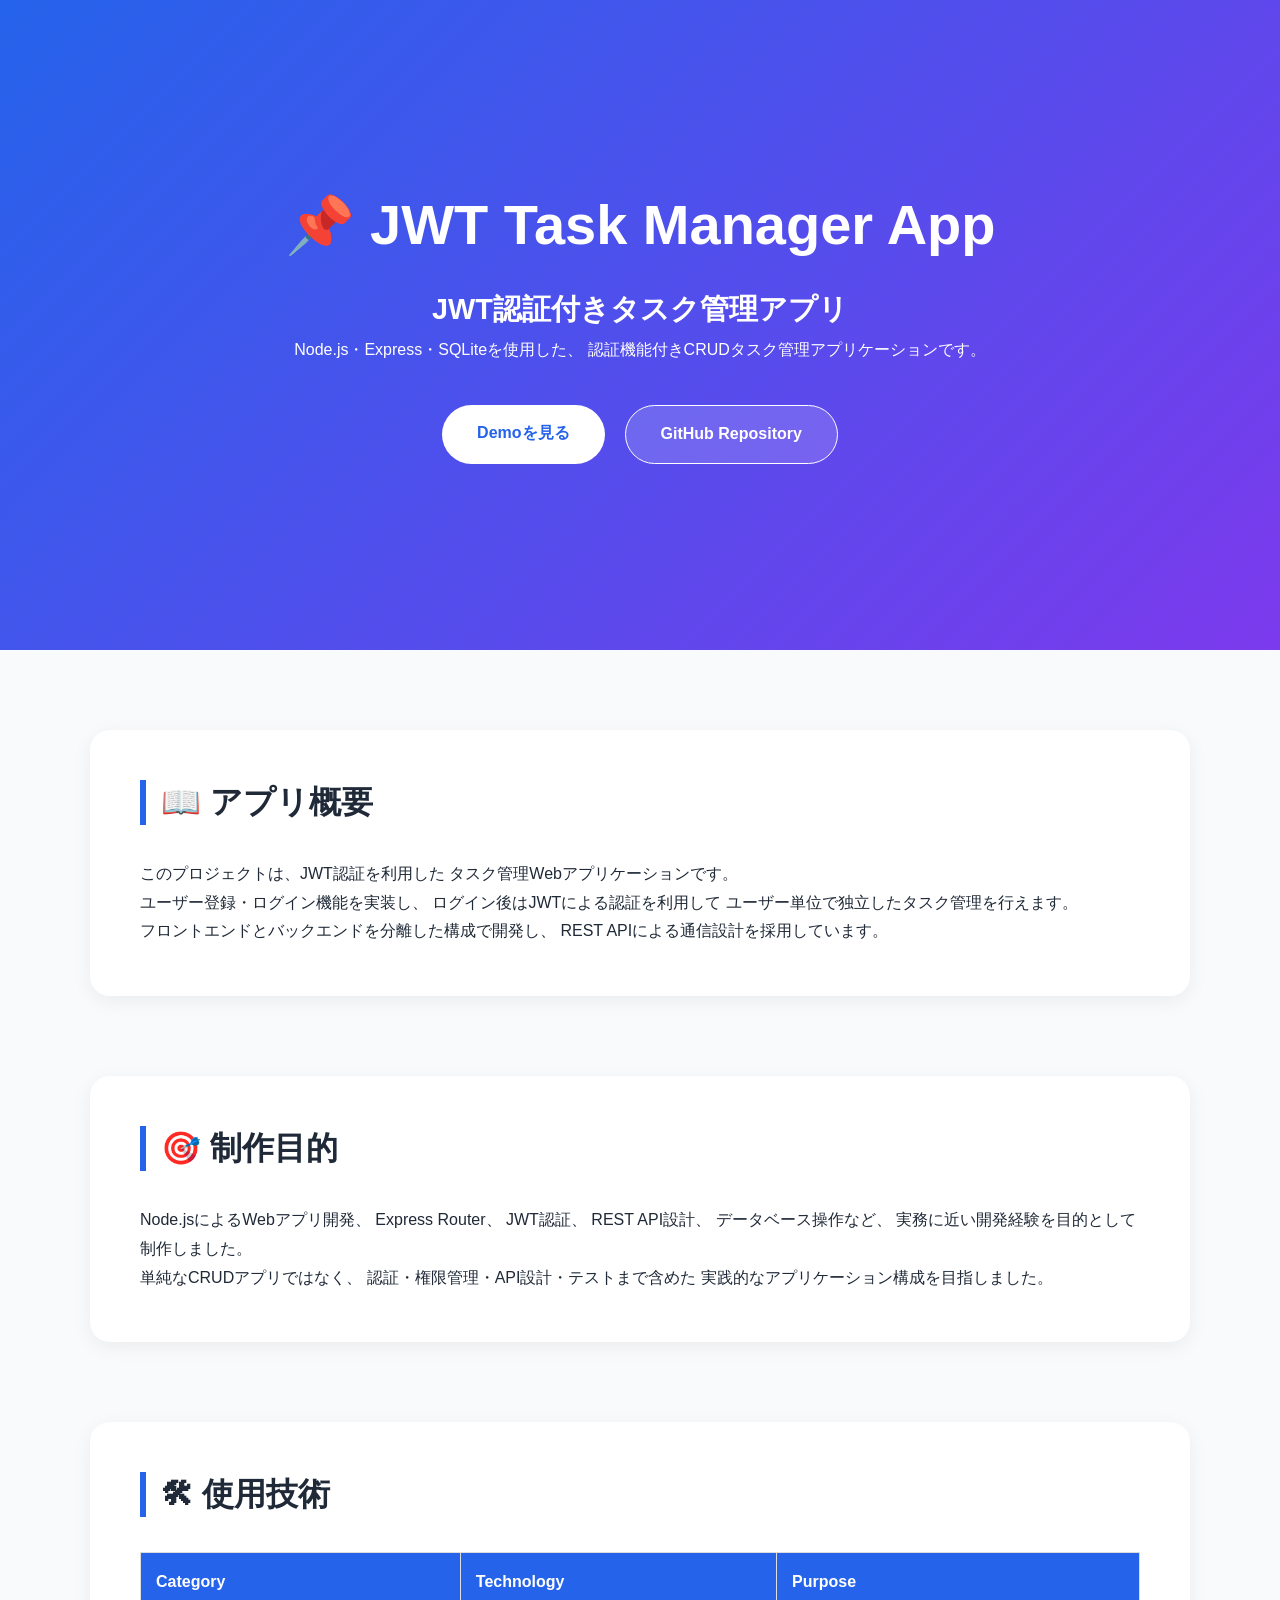
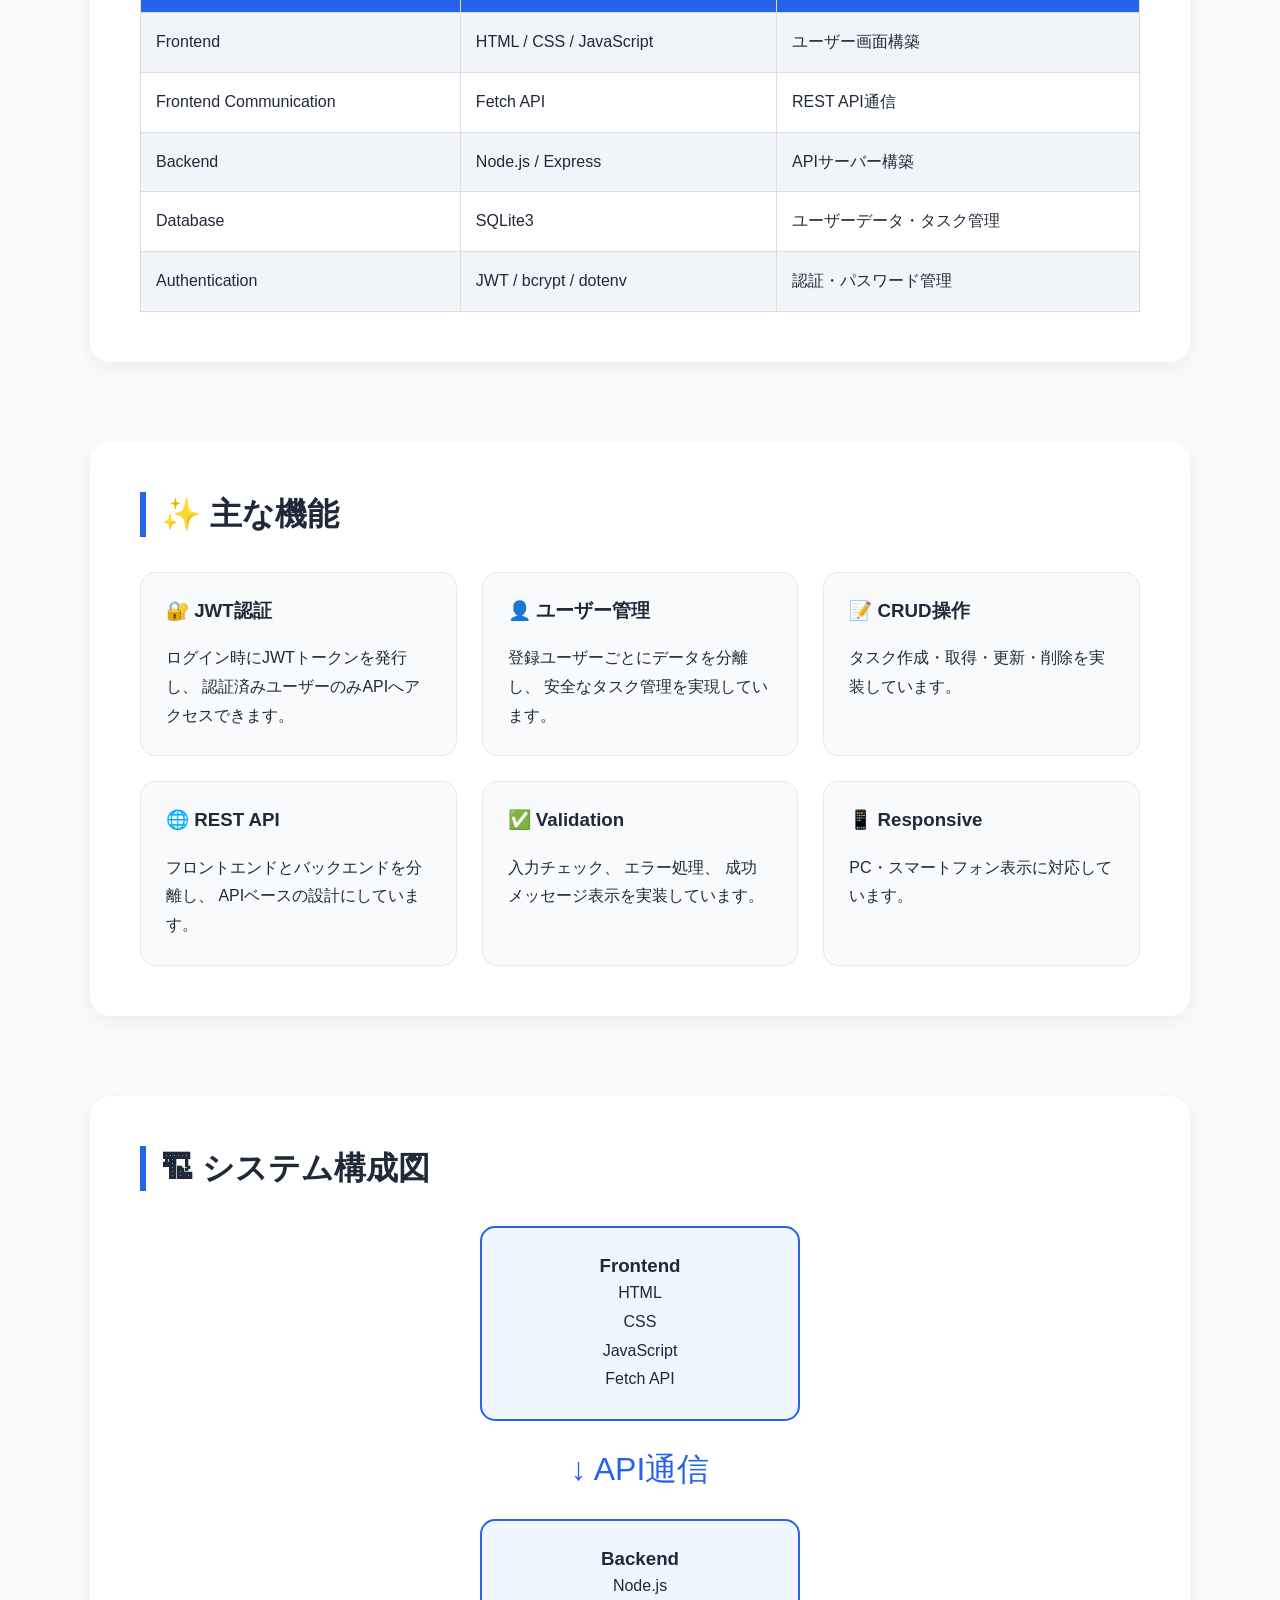
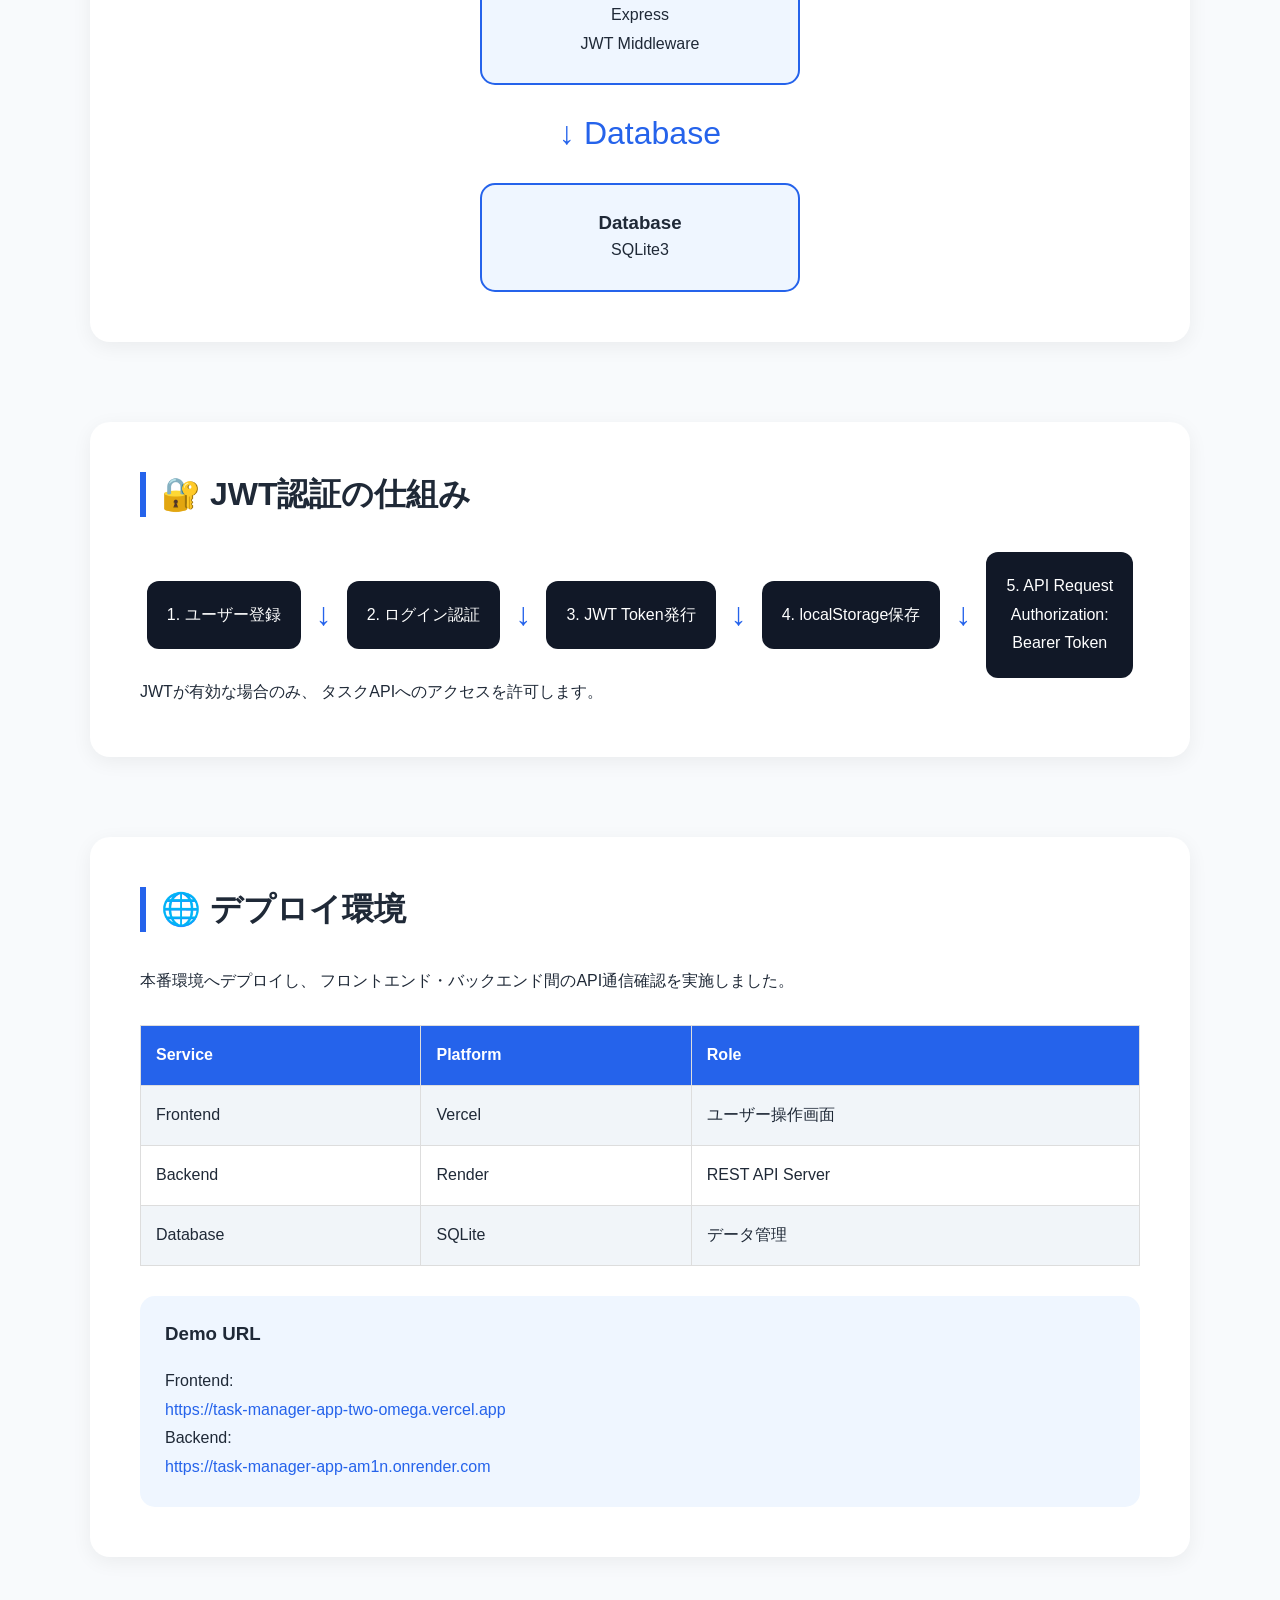
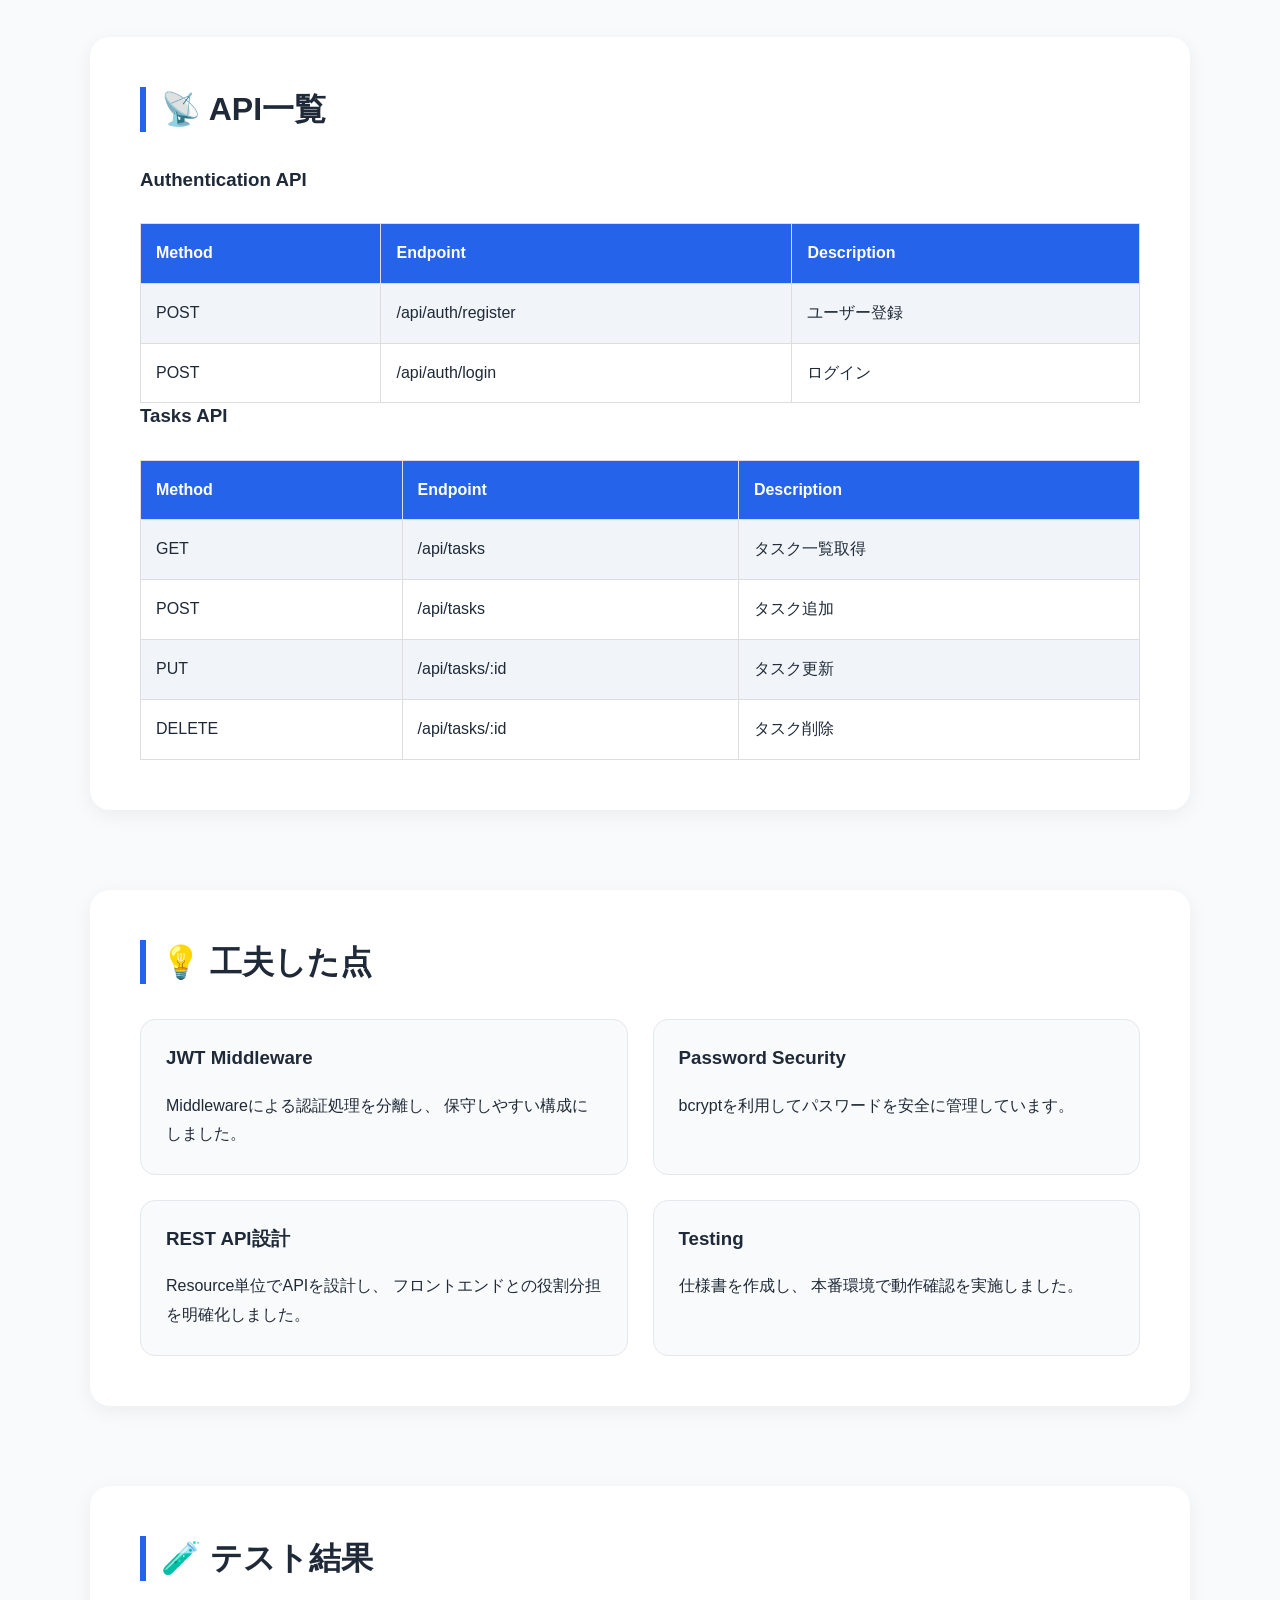
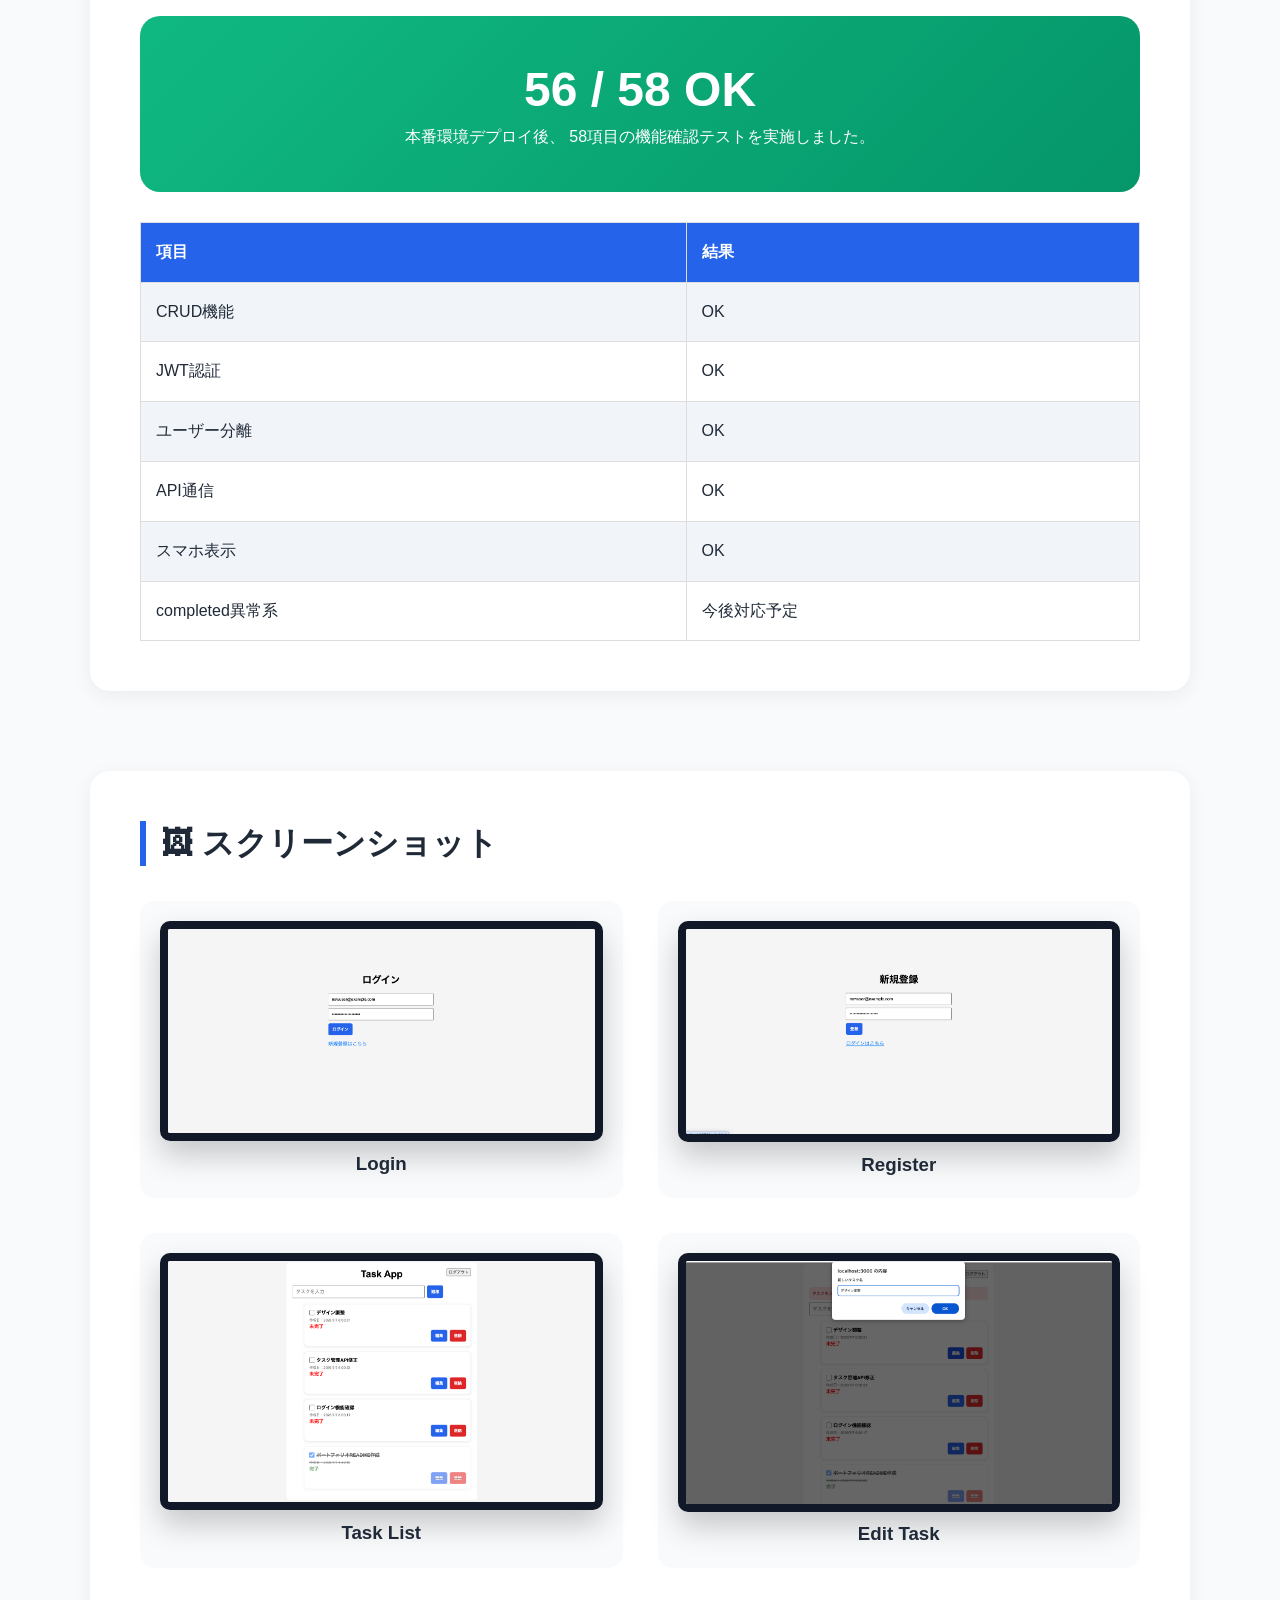
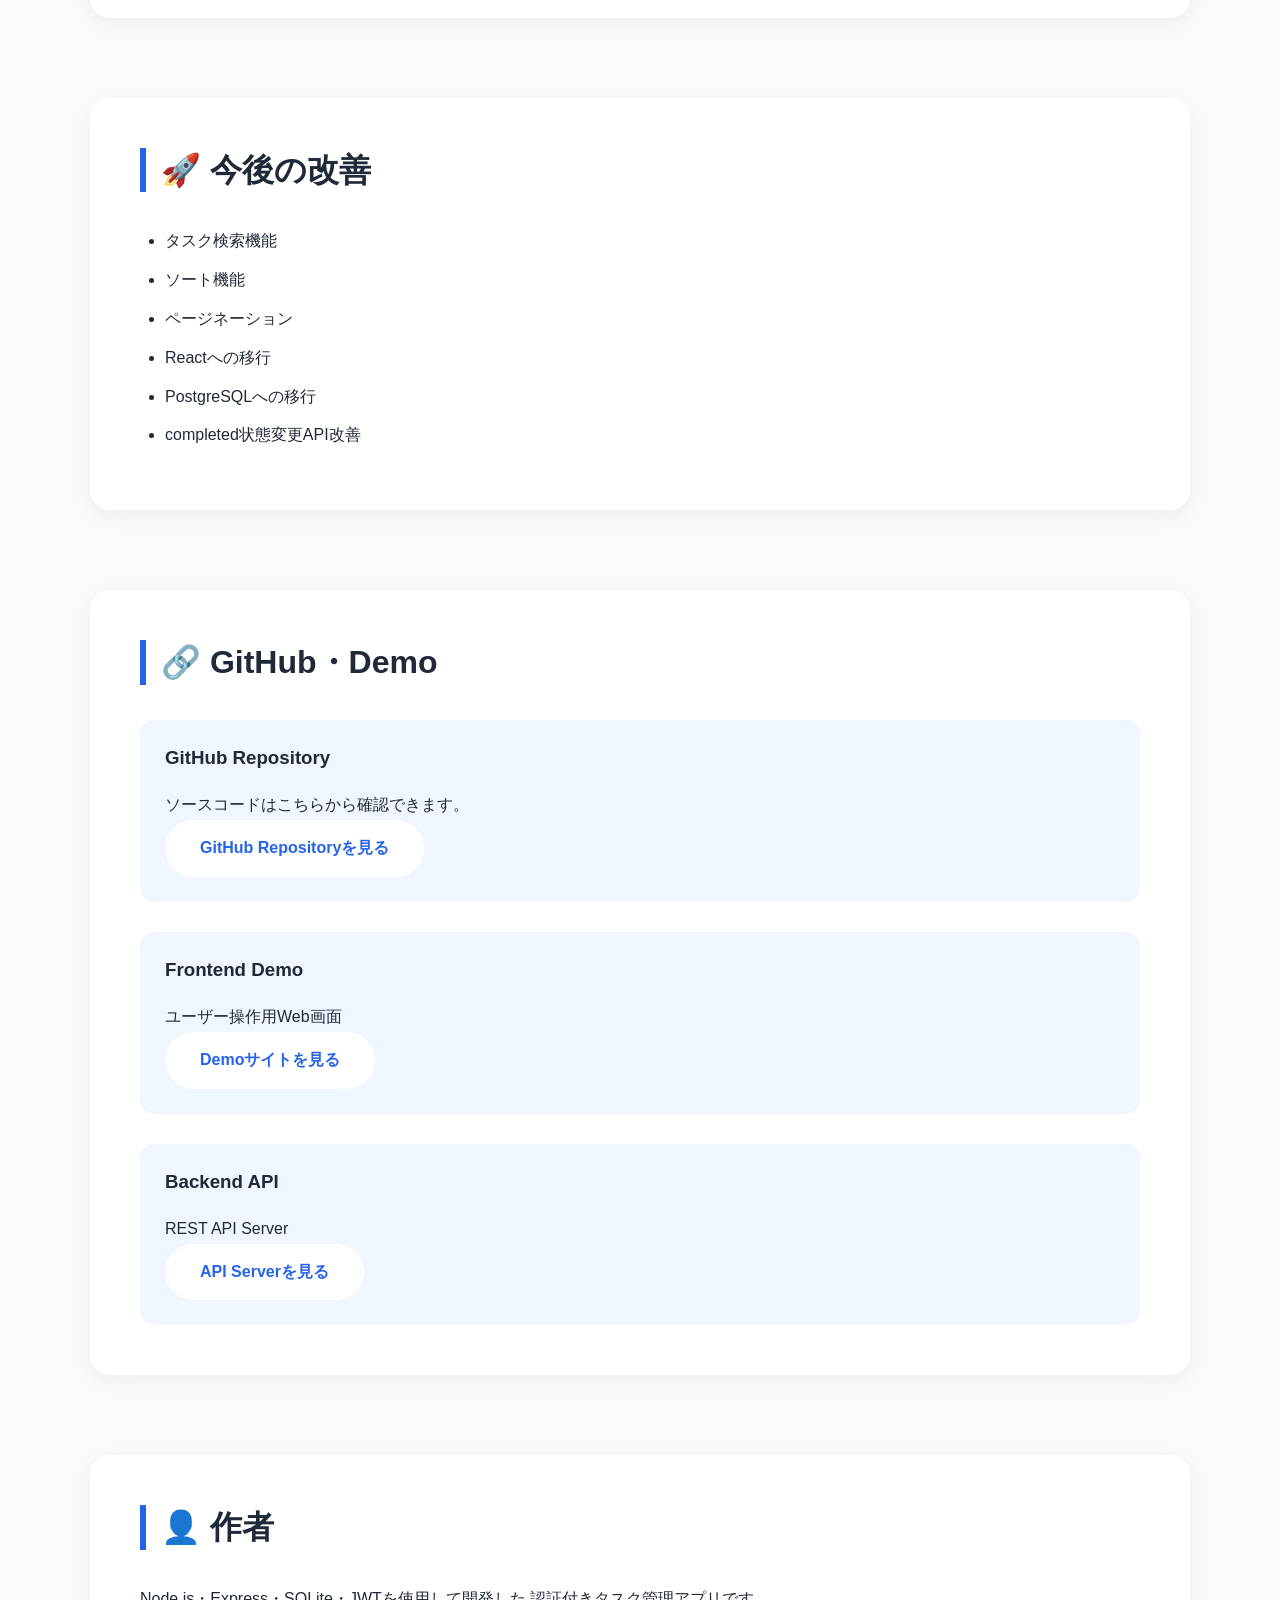
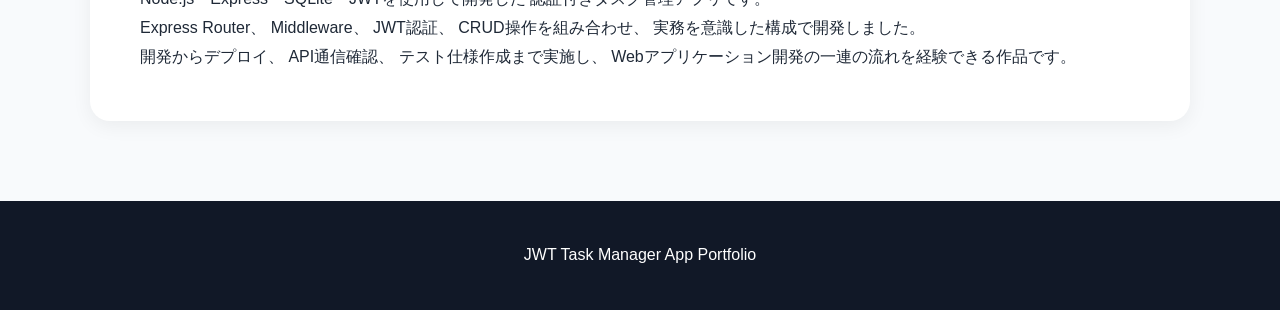
==== commit e440177f: "feat: add portfolio homepage and improve overall UI layout" ====
--- a/works/task-manager-app/index.html
+++ b/works/task-manager-app/index.html
@@ -5,6 +5,24 @@
   <meta charset="UTF-8">
   <meta name="viewport" content="width=device-width, initial-scale=1.0">
 
+  <meta
+    name="description"
+    content="Node.js・Express・SQLite・JWTを使用して開発した認証付きタスク管理アプリのポートフォリオページです。使用技術や機能、システム構成を紹介しています。">
+
+  <meta property="og:title" content="JWT Task Manager App | Portfolio">
+
+  <meta
+    property="og:description"
+    content="JWT認証付きタスク管理アプリのポートフォリオページです。使用技術や機能、システム構成を紹介しています。">
+
+  <meta property="og:type" content="website">
+
+  <meta
+    property="og:image"
+    content="https://ktworksdev.github.io/portfolio/images/task-manager-ogp.png">
+
+  <link rel="icon" href="../../favicon.ico" type="image/x-icon">
+
   <title>JWT Task Manager App | Portfolio</title>
 
   <link rel="stylesheet" href="style.css">
@@ -17,7 +35,7 @@
      Hero Section
 ========================= -->
 
-<section class="hero">
+<header class="hero">
 
   <div class="hero-content">
 
@@ -52,7 +70,7 @@
 
   </div>
 
-</section>
+</header>
 
 
 
@@ -657,7 +675,7 @@
 
       <img
         src="images/login.png"
-        alt="Login">
+        alt="JWTタスク管理アプリのログイン画面">
 
       <h3>Login</h3>
 
@@ -668,7 +686,7 @@
 
       <img
         src="images/register.png"
-        alt="Register">
+        alt="JWTタスク管理アプリのユーザー登録画面">
 
       <h3>Register</h3>
 
@@ -679,7 +697,7 @@
 
       <img
         src="images/task-list.png"
-        alt="Task List">
+        alt="JWTタスク管理アプリのタスク一覧画面">
 
       <h3>Task List</h3>
 
@@ -690,7 +708,7 @@
 
       <img
         src="images/task-edit.png"
-        alt="Edit Task">
+        alt="JWTタスク管理アプリのタスク編集画面">
 
       <h3>Edit Task</h3>
 
@@ -850,4 +868,4 @@
 
 </body>
 
-</html>+</html>
--- a/works/task-manager-app/style.css
+++ b/works/task-manager-app/style.css
@@ -3,734 +3,407 @@
 ========================= */
 
 * {
-  box-sizing: border-box;
-}
-
+  box-sizing:border-box;
+  margin:0;
+  padding:0;
+}
 
 html {
-  scroll-behavior: smooth;
-}
-
+  scroll-behavior:smooth;
+}
 
 body {
-  margin: 0;
-  font-family:
-    "Noto Sans JP",
-    "Helvetica Neue",
-    Arial,
-    sans-serif;
-
-  line-height: 1.8;
-  color: #1f2937;
-  background: #f8fafc;
-}
-
-
+  font-family:"Noto Sans JP","Helvetica Neue",Arial,sans-serif;
+  line-height:1.8;
+  color:#1f2937;
+  background:#f8fafc;
+}
 
 a {
-  color: #2563eb;
-  text-decoration: none;
-}
-
+  color:#2563eb;
+  text-decoration:none;
+}
 
 a:hover {
-  text-decoration: underline;
-}
-
-
+  text-decoration:underline;
+}
+
+a:focus-visible {
+  outline:3px solid #60a5fa;
+  outline-offset:3px;
+}
+
+header.hero {
+  margin:0;
+  padding:0;
+}
 
 section {
-
-  width: min(1100px, 90%);
-
-  margin: 80px auto;
-
-  padding: 50px;
-
-  background: #ffffff;
-
-  border-radius: 20px;
-
-  box-shadow:
-    0 10px 30px rgba(0,0,0,0.08);
-
-}
-
-
+  width:min(1100px,90%);
+  margin:80px auto;
+  padding:50px;
+  background:#ffffff;
+  border-radius:20px;
+  box-shadow:0 5px 20px rgba(0,0,0,.06);
+}
 
 h1,
 h2,
 h3 {
-
-  line-height: 1.4;
-
-}
-
-
+  line-height:1.4;
+}
 
 h2 {
-
-  font-size: 2rem;
-
-  margin-bottom: 35px;
-
-  border-left: 6px solid #2563eb;
-
-  padding-left: 15px;
-
-}
-
-
+  font-size:2rem;
+  margin-bottom:35px;
+  border-left:6px solid #2563eb;
+  padding-left:15px;
+}
 
 h3 {
-
-  margin-top: 20px;
-
-}
-
+  margin:0;
+}
+
+.card h3,
+.link-box h3 {
+  margin-bottom:20px;
+}
 
 
 /* =========================
    Hero
 ========================= */
 
-
 .hero {
-
-  width: 100%;
-
-  min-height: 650px;
-
-  margin: 0;
-
-  border-radius: 0;
-
-  background:
-
-  linear-gradient(
-    135deg,
-    #2563eb,
-    #7c3aed
-  );
-
-  color:white;
-
+  width:100%;
+  min-height:650px;
+  border-radius:0;
+  background:linear-gradient(135deg,#2563eb,#7c3aed);
+  color:white;
   display:flex;
-
   align-items:center;
-
   justify-content:center;
-
-  text-align:center;
-
-}
-
-
+  text-align:center;
+}
 
 .hero-content {
-
   max-width:800px;
-
-}
-
-
+}
 
 .hero h1 {
-
   font-size:3.5rem;
-
+  margin-top:0;
   margin-bottom:20px;
-
-}
-
-
+}
 
 .hero-subtitle {
-
   font-size:1.8rem;
-
   font-weight:bold;
-
-}
-
-
+}
 
 .hero-buttons {
-
   margin-top:40px;
-
   display:flex;
-
   justify-content:center;
-
   gap:20px;
-
-}
-
-
+}
 
 .btn {
-
   display:inline-block;
-
   padding:14px 35px;
-
   background:white;
-
   color:#2563eb;
-
   border-radius:50px;
-
   font-weight:bold;
-
   transition:.3s;
-
-}
-
-
-
-.btn:hover {
-
-  transform:translateY(-4px) scale(1.03);
-
-  box-shadow:
-
-  0 10px 20px rgba(0,0,0,.15);
-
-  text-decoration:none;
-
-}
-
-
+}
 
 .btn.secondary {
-
   background:rgba(255,255,255,.15);
-
-  color:white;
-
+  color:white;
   border:1px solid white;
-
-}
-
-
-
-
-
-/* =========================
- Tables
-========================= */
-
+}
+
+@media (hover:hover){
+
+  .btn:hover {
+    transform:translateY(-4px) scale(1.03);
+    box-shadow:0 10px 20px rgba(0,0,0,.15);
+    text-decoration:none;
+  }
+
+}
+
+
+/* =========================
+   Tables
+========================= */
 
 .tech-table {
-
   width:100%;
-
   border-collapse:collapse;
-
   margin-top:30px;
-
-}
-
-
+}
 
 .tech-table th {
-
   background:#2563eb;
-
-  color:white;
-
-}
-
-
+  color:white;
+}
 
 .tech-table th,
 .tech-table td {
-
   padding:15px;
-
   border:1px solid #ddd;
-
   text-align:left;
-
-}
-
-
-
-.tech-table tr:nth-child(even){
-
+}
+
+.tech-table tr:nth-child(even) {
   background:#f1f5f9;
-
-}
-
-
-
-
-
-/* =========================
- Feature Cards
-========================= */
-
+}
+
+
+/* =========================
+   Feature Cards
+========================= */
 
 .feature-grid {
-
   display:grid;
-
-  grid-template-columns:
-
-  repeat(3,1fr);
-
+  grid-template-columns:repeat(3,1fr);
   gap:25px;
-
-}
-
-
+}
 
 .card {
-
   background:#f8fafc;
-
   border-radius:15px;
-
   padding:25px;
-
   border:1px solid #e5e7eb;
-
   transition:.3s;
-
-}
-
-
+}
 
 .card:hover {
-
   transform:translateY(-8px);
-
-  box-shadow:
-
-  0 15px 30px rgba(0,0,0,.1);
-
-}
-
-
-
-
+  box-shadow:0 15px 30px rgba(0,0,0,.1);
+}
 
 .card-list {
-
   display:grid;
-
-  grid-template-columns:
-
-  repeat(2,1fr);
-
+  grid-template-columns:repeat(2,1fr);
   gap:25px;
-
-}
-
-
-
-/* =========================
- Animation
-========================= */
-
-
+}
+
+
+/* =========================
+   Animation
+========================= */
 
 .fade-in {
-
   animation:fadeIn 1s ease;
-
-}
-
-
+}
 
 @keyframes fadeIn {
 
   from {
-
     opacity:0;
-
     transform:translateY(20px);
-
-  }
-
+  }
 
   to {
-
     opacity:1;
-
     transform:translateY(0);
-
-  }
-
-}
-  
-
-
-
-/* =========================
- Architecture
-========================= */
-
+  }
+
+}
+
+
+/* =========================
+   Architecture
+========================= */
 
 .architecture {
-
   display:flex;
-
   flex-direction:column;
-
   align-items:center;
-
   gap:20px;
-
-}
-
-
+}
 
 .box {
-
   width:320px;
-
   padding:25px;
-
   background:#eff6ff;
-
   border-radius:15px;
-
-  text-align:center;
-
+  text-align:center;
   border:2px solid #2563eb;
-
-}
-
-
+}
 
 .arrow {
-
   font-size:2rem;
-
   color:#2563eb;
-
-}
-
-
-
-
-
-/* =========================
- JWT Flow
-========================= */
-
+}
+
+
+/* =========================
+   JWT Flow
+========================= */
 
 .jwt-flow {
-
   display:flex;
-
   justify-content:center;
-
   align-items:center;
-
   flex-wrap:wrap;
-
   gap:15px;
-
-}
-
-
+}
 
 .flow-box {
-
   padding:20px;
-
   background:#111827;
-
-  color:white;
-
+  color:white;
   border-radius:12px;
-
-  text-align:center;
-
-}
-
-
+  text-align:center;
+}
 
 .flow-arrow {
-
   font-size:2rem;
-
   color:#2563eb;
-
-}
-
-
-
-
-
-/* =========================
- Links
-========================= */
-
+}
+
+
+/* =========================
+   Links
+========================= */
 
 .link-box {
-
   margin-top:30px;
-
   padding:25px;
-
   background:#eff6ff;
-
   border-radius:15px;
-
-}
-
-
-
-
-
-/* =========================
- Test Result
-========================= */
-
+}
+
+
+/* =========================
+   Test Result
+========================= */
 
 .test-result {
-
-  text-align:center;
-
-  background:
-
-  linear-gradient(
-  135deg,
-  #10b981,
-  #059669
-  );
-
-  color:white;
-
+  text-align:center;
+  background:linear-gradient(135deg,#10b981,#059669);
+  color:white;
   padding:40px;
-
   border-radius:20px;
-
   margin-bottom:30px;
-
-}
-
-
+}
 
 .test-result h3 {
-
   font-size:3rem;
-
   margin:0;
-
-}
-
-
-
-
-
-/* =========================
- Screenshots
-========================= */
-
+}
+
+
+/* =========================
+   Screenshots
+========================= */
 
 .screenshot-grid {
-
   display:grid;
-
-  grid-template-columns:
-
-  repeat(2,1fr);
-
+  grid-template-columns:repeat(2,1fr);
   gap:35px;
-
-}
-
-
+}
 
 .screenshot-grid div {
-
   background:#f8fafc;
-
   padding:20px;
-
   border-radius:15px;
-
-  text-align:center;
-
-}
-
-
+  text-align:center;
+}
 
 .screenshot-grid img {
-
   width:100%;
-
   border-radius:10px;
-
-  border:
-
-  8px solid #111827;
-
-  box-shadow:
-
-  0 15px 30px rgba(0,0,0,.2);
-
-}
-
-
-
-
-
-/* =========================
- Lists
-========================= */
-
+  border:8px solid #111827;
+  box-shadow:0 15px 30px rgba(0,0,0,.2);
+}
+
+
+/* =========================
+   Lists
+========================= */
 
 ul {
-
   padding-left:25px;
-
-}
-
+}
 
 li {
-
   margin-bottom:10px;
-
-}
-
-
-
-
-
-/* =========================
- Footer
-========================= */
-
+}
+
+
+/* =========================
+   Footer
+========================= */
 
 footer {
-
-  text-align:center;
-
+  text-align:center;
   padding:40px;
-
   background:#111827;
-
-  color:white;
-
-}
-
-
-
-
-
-/* =========================
- Responsive
-========================= */
-
+  color:white;
+}
+
+
+/* =========================
+   Responsive
+========================= */
 
 @media(max-width:900px){
 
-
-section {
-
-  padding:30px;
-
-}
-
-
-.hero h1 {
-
-  font-size:2.3rem;
-
-}
-
-
-.feature-grid {
-
-  grid-template-columns:1fr;
-
-}
-
-
-.card-list {
-
-  grid-template-columns:1fr;
-
-}
-
-
-.screenshot-grid {
-
-  grid-template-columns:1fr;
-
-}
-
-
-.hero-buttons {
-
-  flex-direction:column;
-
-  align-items:center;
-
-}
-
-
-
-.tech-table {
-
-  font-size:.9rem;
-
-}
-
-
+  section {
+    padding:30px;
+  }
+
+  .hero h1 {
+    font-size:2.3rem;
+  }
+
+  .feature-grid,
+  .card-list,
+  .screenshot-grid {
+    grid-template-columns:1fr;
+  }
+
+  .hero-buttons {
+    flex-direction:column;
+    align-items:center;
+  }
+
+  .tech-table {
+    display:block;
+    overflow-x:auto;
+    white-space:nowrap;
+    font-size:.9rem;
+  }
 
 }
 
 
 @media(max-width:600px){
 
-
-section {
-
-  width:95%;
-
-  margin:40px auto;
-
-}
-
-
-
-h2 {
-
-  font-size:1.5rem;
-
-}
-
-
-
-.box {
-
-  width:100%;
-
-}
-
-
-
-.hero {
-
-  min-height:500px;
-
-}
-
-
-
-.hero-subtitle {
-
-  font-size:1.2rem;
-
-}
-
-
+  section {
+    width:95%;
+    margin:40px auto;
+  }
+
+  h2 {
+    font-size:1.5rem;
+  }
+
+  .box {
+    width:100%;
+  }
+
+  .hero {
+    min-height:500px;
+  }
+
+  .hero-subtitle {
+    font-size:1.2rem;
+  }
 
 }
